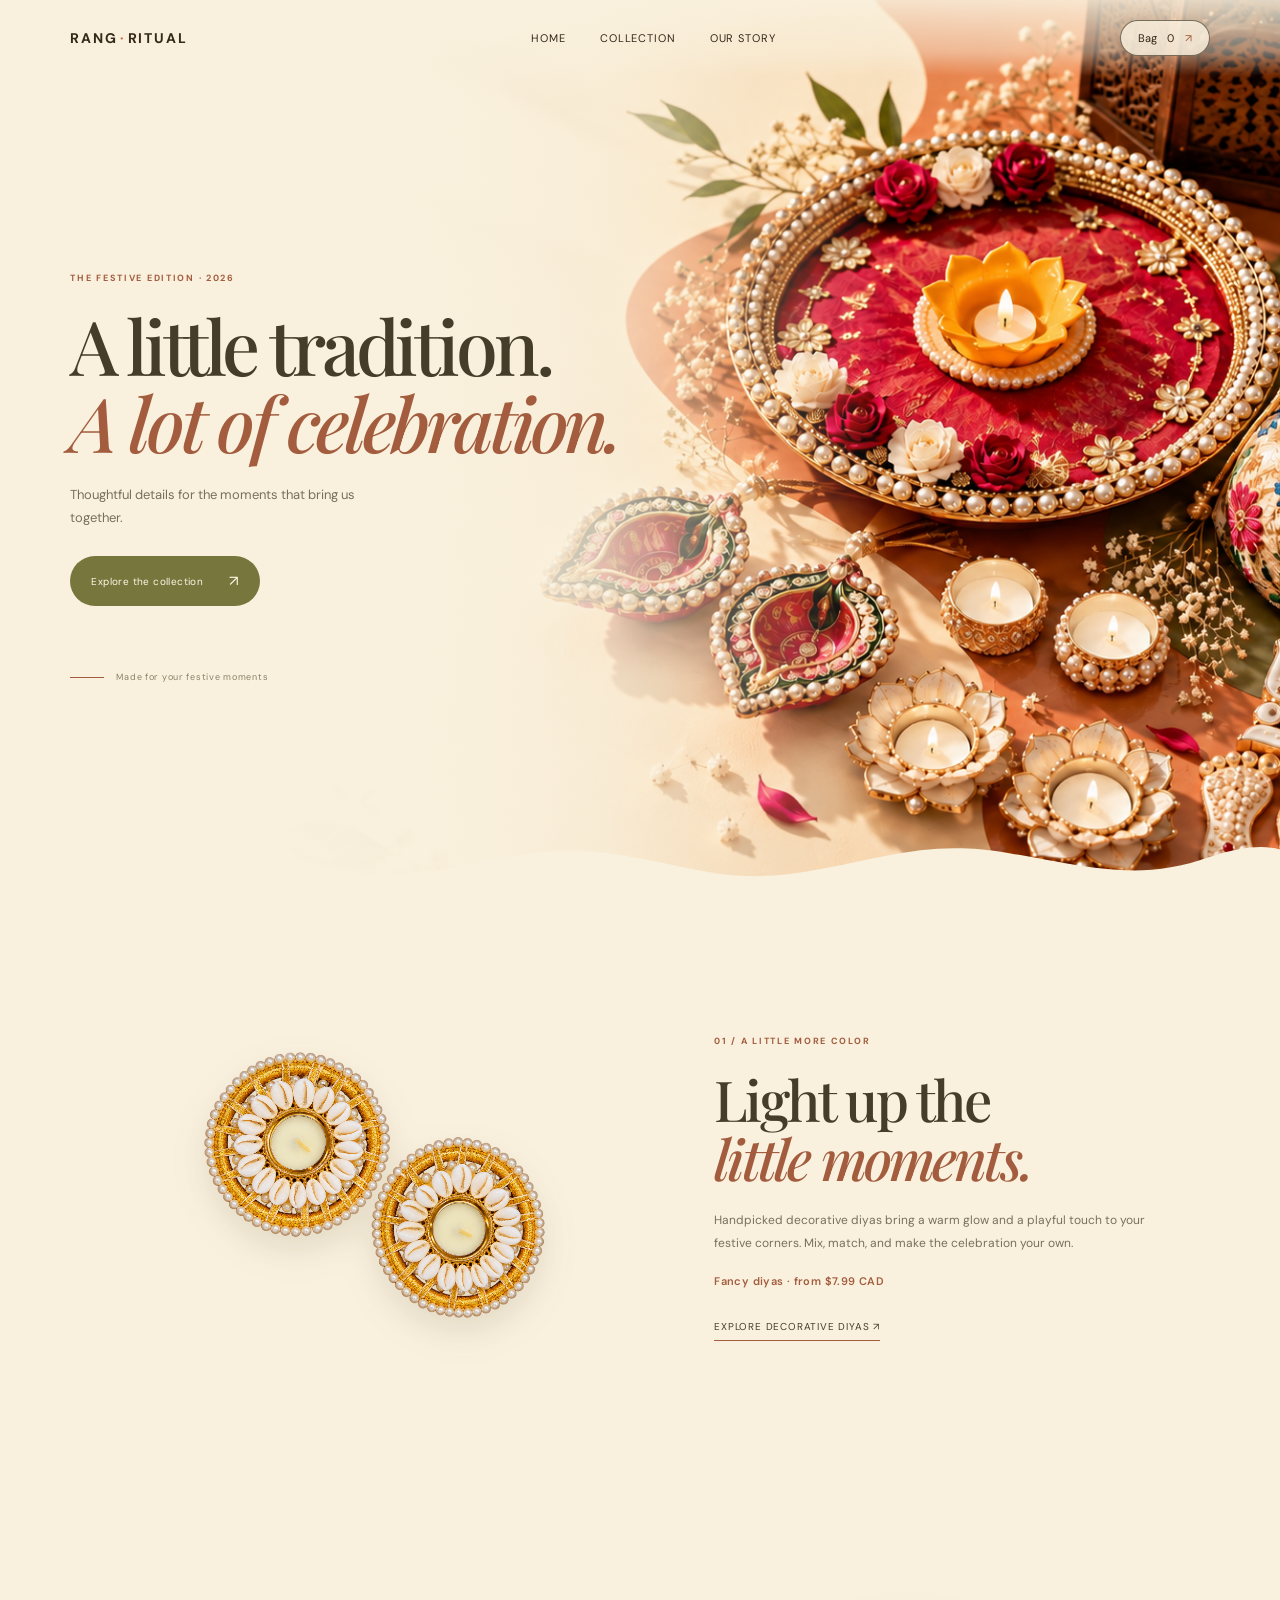
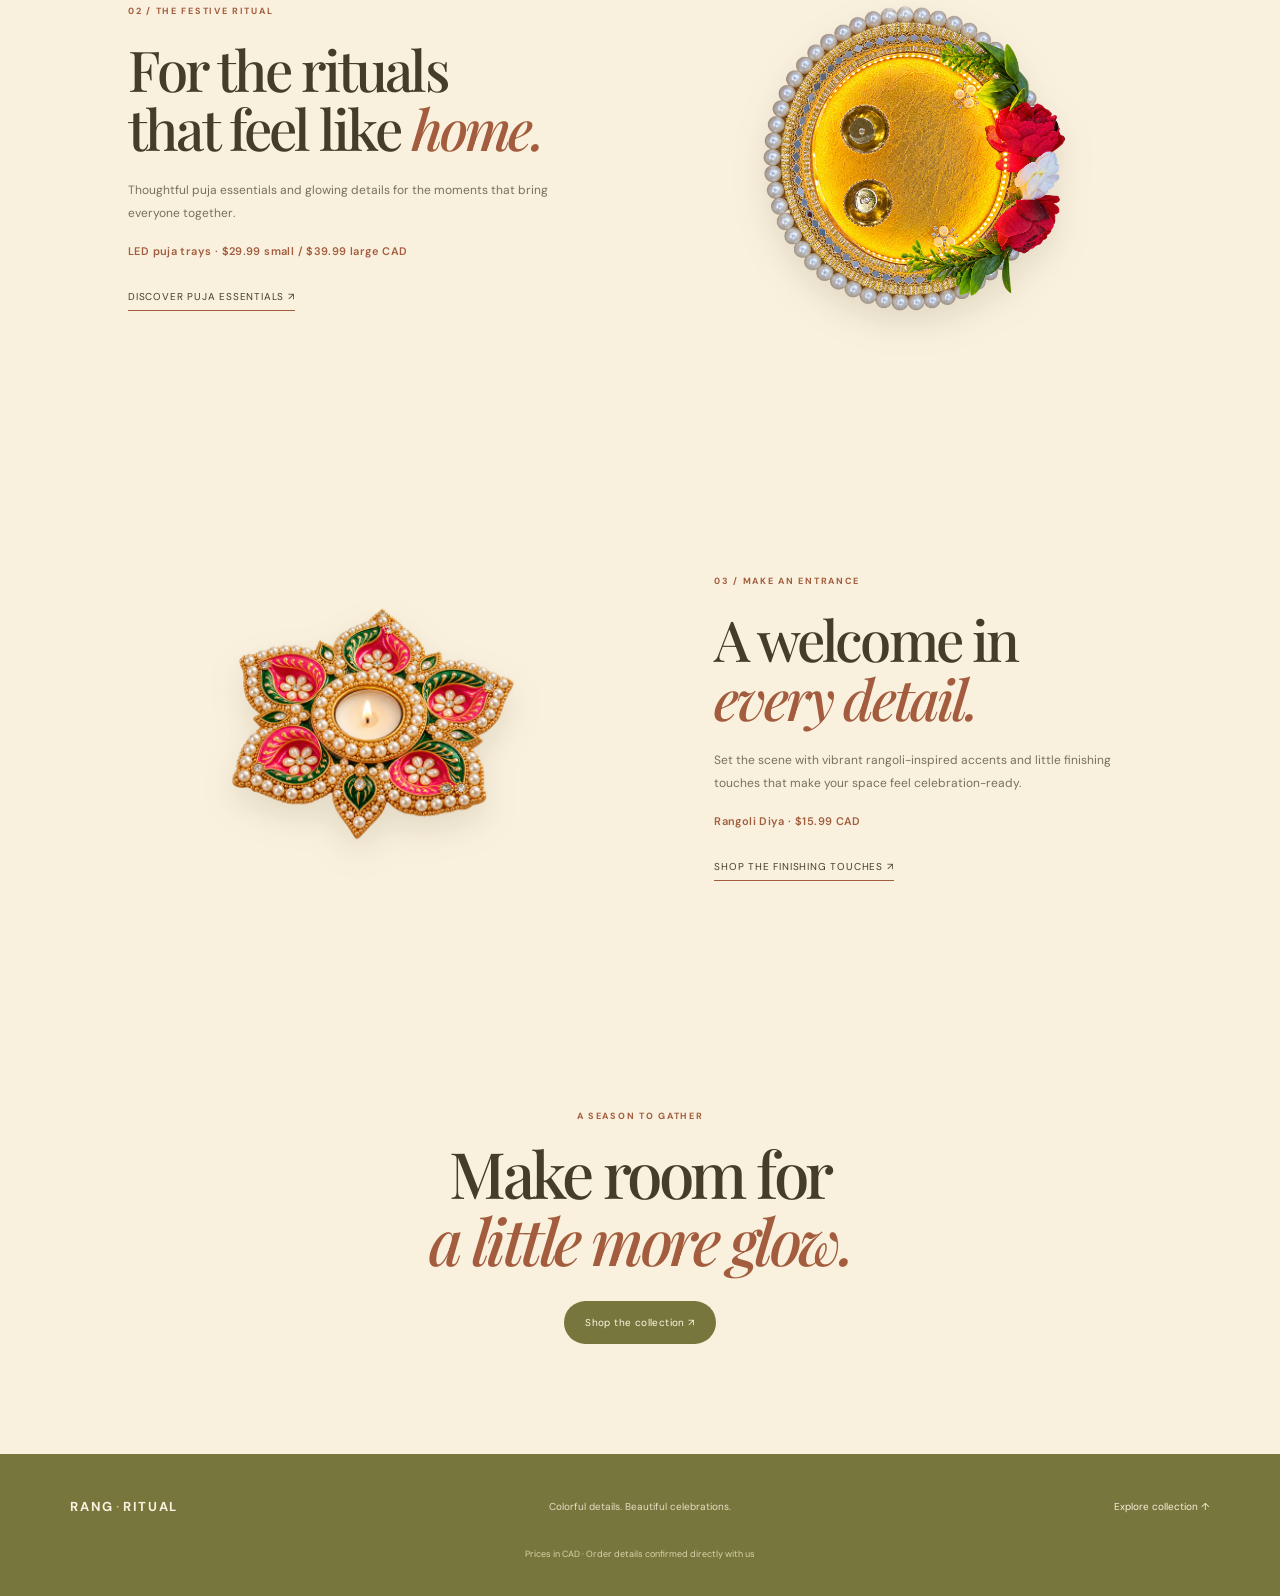
==== index.html @ 74332c4d "Intital commit" ====
<!doctype html>
<html lang="en"><head><meta charset="utf-8"><meta name="viewport" content="width=device-width, initial-scale=1">
<meta name="theme-color" content="#f9f1de"><title>Festive Collection — A little tradition, a lot of celebration</title>
<link rel="preconnect" href="https://fonts.googleapis.com"><link rel="preconnect" href="https://fonts.gstatic.com" crossorigin>
<link href="https://fonts.googleapis.com/css2?family=DM+Sans:wght@400;500;600;700&family=Playfair+Display:ital,wght@0,500;0,600;1,500;1,600&display=swap" rel="stylesheet">
<link rel="stylesheet" href="style.css"></head><body>
<header class="nav"><a class="brand" href="index.html">RANG<span>·</span>RITUAL</a><nav><a href="index.html">Home</a><a href="shop.html">Collection</a><a href="about.html">Our story</a></nav><button class="cart-trigger" id="openCart">Bag <span id="cartCount">0</span> <span class="bag-icon">↗</span></button><button class="menu" id="menuBtn" aria-label="Open menu">☰</button></header><main>
<section class="hero">
 <div class="hero-copy"><p class="eyebrow">THE FESTIVE EDITION · 2026</p><h1>A little tradition.<br><em>A lot of celebration.</em></h1><p class="hero-desc">Thoughtful details for the moments that bring us together.</p><a class="cta" href="shop.html">Explore the collection <span>↗</span></a><div class="hero-note"><span class="line"></span><span>Made for your festive moments</span></div></div>
 <div class="hero-art" aria-hidden="true"></div>
 <div class="hero-wave" aria-hidden="true">
   <svg viewBox="0 0 1440 100" preserveAspectRatio="none" xmlns="http://www.w3.org/2000/svg">
     <path d="M0,34 C90,48 122,62 218,40 C310,18 351,76 454,67 C548,59 594,31 680,42 C773,54 812,82 909,64 C1001,47 1046,26 1134,42 C1226,59 1282,77 1361,47 C1394,35 1421,32 1440,38 L1440,100 L0,100 Z" fill="#f0e4c9"/>
   </svg>
 </div>
</section>
<section class="editorial-feature feature-one" id="feature-diyas"><div class="feature-visual"><span class="shape shape-peach"></span><img src="assets/home-fancy-diya-cutout.png" alt="Decorative pearl and gold diya holders on a transparent background"></div><div class="feature-copy"><p class="eyebrow">01 / A LITTLE MORE COLOR</p><h2>Light up the<br><em>little moments.</em></h2><p>Handpicked decorative diyas bring a warm glow and a playful touch to your festive corners. Mix, match, and make the celebration your own.</p><p class="feature-price">Fancy diyas · from $7.99 CAD</p><a class="text-link" href="shop.html">Explore decorative diyas ↗</a></div></section>
<section class="editorial-feature feature-two" id="feature-puja"><div class="feature-visual"><span class="shape shape-olive"></span><img src="assets/home-puja-tray-cutout.png" alt="Ornate LED puja tray with gold trim and floral accents on a transparent background"></div><div class="feature-copy"><p class="eyebrow">02 / THE FESTIVE RITUAL</p><h2>For the rituals<br>that feel like <em>home.</em></h2><p>Thoughtful puja essentials and glowing details for the moments that bring everyone together.</p><p class="feature-price">LED puja trays · $29.99 small / $39.99 large CAD</p><a class="text-link" href="shop.html">Discover puja essentials ↗</a></div></section>
<section class="editorial-feature feature-three"><div class="feature-visual"><span class="shape shape-rust"></span><img src="assets/home-rangoli-diya-cutout.png" alt="Colorful floral rangoli diya on a transparent background"></div><div class="feature-copy"><p class="eyebrow">03 / MAKE AN ENTRANCE</p><h2>A welcome in<br><em>every detail.</em></h2><p>Set the scene with vibrant rangoli-inspired accents and little finishing touches that make your space feel celebration-ready.</p><p class="feature-price">Rangoli Diya · $15.99 CAD</p><a class="text-link" href="shop.html">Shop the finishing touches ↗</a></div></section>
<section class="closing"><p class="eyebrow">A SEASON TO GATHER</p><h2>Make room for<br><em>a little more glow.</em></h2><a href="shop.html" class="cta">Shop the collection ↗</a></section>
</main>
<footer><a class="brand" href="index.html">RANG<span>·</span>RITUAL</a><p>Colorful details. Beautiful celebrations.</p><a href="shop.html">Explore collection ↑</a><small>Prices in CAD · Order details confirmed directly with us</small></footer>
<div class="scrim" id="scrim"></div><aside class="cart-panel" id="cartPanel" aria-label="Shopping cart"><div class="cart-head"><div><p class="eyebrow">YOUR SELECTION</p><h2>Your bag <span id="drawerCount">(0)</span></h2></div><button id="closeCart" class="close" aria-label="Close cart">×</button></div><div id="cartItems" class="cart-items"><div class="empty">Your bag is waiting for a little glow.</div></div><div class="cart-bottom"><div class="subtotal"><span>Subtotal</span><strong id="subtotal">$0.00</strong></div><p class="cart-hint">Bundle offers are applied automatically where available.</p><button id="orderBtn" class="order-btn">Continue to order ↗</button><p class="cart-hint">WhatsApp ordering can be connected by adding your number in <code>script.js</code>.</p></div></aside>
<script src="script.js"></script></body></html>
---- style.css ----
*{box-sizing:border-box}html{scroll-behavior:smooth}body{margin:0;background:#f9f1de;color:#453d29;font-family:"DM Sans",sans-serif}button,a{font:inherit}a{color:inherit;text-decoration:none}.nav{height:76px;padding:0 5.5%;display:flex;align-items:center;justify-content:space-between;position:absolute;z-index:5;top:0;width:100%;color:#453d29}.brand{font-size:14px;font-weight:700;letter-spacing:.13em}.brand span{color:#c16e45;margin:0 2px}.nav nav{display:flex;gap:34px;font-size:11px;letter-spacing:.08em;text-transform:uppercase}.nav nav a{transition:opacity .2s}.nav nav a:hover{opacity:.55}.cart-trigger{border:1px solid #453d29;background:transparent;border-radius:30px;padding:10px 17px;font-size:11px;cursor:pointer}.cart-trigger span:first-child{margin-left:7px}.bag-icon{margin-left:8px;color:#b95d36}.menu{display:none;background:none;border:0;font-size:20px}.hero{min-height:680px;height:min(790px,100vh);position:relative;overflow:hidden;display:flex;align-items:center;padding:100px 5.5% 70px;background:#f9f1de}.hero-copy{position:relative;z-index:2;width:48%;max-width:590px;margin-top:10px}.eyebrow{font-size:9px;letter-spacing:.19em;font-weight:700;color:#a35d3e;margin:0 0 22px}.hero h1,.intro h2,.story h2,.essentials h2,.closing h2{font-family:"Playfair Display",serif;font-weight:500;letter-spacing:-.055em;line-height:1.04;margin:0}.hero h1{font-size:clamp(42px,5.6vw,78px)}em{font-weight:500;color:#a35d3e}.hero-desc{font-size:13px;line-height:1.8;color:#786f5c;max-width:320px;margin:23px 0 27px}.cta{display:inline-flex;align-items:center;gap:26px;padding:15px 21px;background:#77763c;color:#fff9e9;border-radius:30px;font-size:10px;letter-spacing:.04em;transition:transform .2s,background .2s}.cta:hover{transform:translateY(-2px);background:#56562b}.cta span{font-size:15px}.hero-note{display:flex;align-items:center;gap:12px;margin-top:76px;font-size:9px;letter-spacing:.08em;color:#8c8067}.line{width:34px;height:1px;background:#a35d3e}.hero-art{position:absolute;right:-2%;top:4%;width:65%;height:91%;display:flex;align-items:center;justify-content:center}.hero-art img{width:100%;height:100%;object-fit:contain;mix-blend-mode:multiply}.side-note{position:absolute;right:2.5%;top:48%;writing-mode:vertical-rl;font-size:8px;letter-spacing:.22em;color:#8d815f}.hero-bottom-wave{position:absolute;bottom:-1px;left:0;width:100%;height:62px;background:#f0e4c9;clip-path:polygon(0 40%,8% 55%,17% 35%,27% 65%,37% 55%,48% 70%,58% 35%,69% 58%,80% 38%,90% 62%,100% 32%,100% 100%,0 100%)}.intro{text-align:center;padding:115px 20px 62px;background:#f0e4c9}.intro .eyebrow{margin-bottom:16px}.intro h2{font-size:clamp(38px,5vw,64px)}.intro>p:last-child{font-size:12px;color:#7c715e;margin-top:18px}.catalog{padding:50px 5.5% 125px;background:#f0e4c9}.catalog-head{display:flex;align-items:end;justify-content:space-between;gap:24px;margin-bottom:30px}.catalog-head .eyebrow{margin-bottom:9px}.catalog-head h3{font:500 32px "Playfair Display",serif;margin:0;letter-spacing:-.04em}.filters{display:flex;gap:7px;flex-wrap:wrap;justify-content:flex-end}.filters button{border:1px solid #c8b99b;background:transparent;border-radius:30px;padding:9px 13px;font-size:9px;color:#665b47;cursor:pointer}.filters button.active,.filters button:hover{background:#77763c;border-color:#77763c;color:#fff}.products{display:grid;grid-template-columns:repeat(4,minmax(0,1fr));gap:42px 18px}.product{min-width:0}.product-image{height:clamp(180px,23vw,320px);background:#eadbc2;position:relative;overflow:hidden;border-radius:2px}.product-image img{width:100%;height:100%;object-fit:cover;mix-blend-mode:multiply;transition:transform .6s cubic-bezier(.2,.7,.2,1)}.product:hover .product-image img{transform:scale(1.045)}.product-tag{position:absolute;top:12px;left:12px;background:#f9f1de;color:#786f5c;padding:7px 9px;font-size:8px;letter-spacing:.08em;text-transform:uppercase}.product-meta{display:flex;justify-content:space-between;gap:10px;align-items:start;padding:13px 0 0}.product h4{font:500 16px "Playfair Display",serif;margin:0 0 5px}.price{font-size:11px;color:#716750;line-height:1.5}.add{border:1px solid #77763c;background:transparent;color:#55552d;border-radius:50%;width:33px;height:33px;flex:none;cursor:pointer;font-size:19px;line-height:1;transition:all .2s}.add:hover{background:#77763c;color:#fff}.story{padding:110px 10%;display:grid;grid-template-columns:1fr 1fr;gap:9%;align-items:center;position:relative;background:#f9f1de;overflow:hidden}.story-image{position:relative;height:430px;background:#e5c5a7}.story-image:before{content:"";position:absolute;inset:-30px 15% 35% -12%;background:#d88d62;border-radius:48% 52% 43% 57%;transform:rotate(-14deg)}.story-image img{position:relative;width:100%;height:100%;object-fit:cover;mix-blend-mode:multiply}.story-copy{max-width:400px}.story h2{font-size:clamp(38px,4.5vw,60px)}.story-copy>p:not(.eyebrow){font-size:12px;line-height:1.9;color:#786f5c;margin:22px 0}.text-link{font-size:10px;letter-spacing:.08em;text-transform:uppercase;border-bottom:1px solid #a35d3e;padding-bottom:7px}.story-spark{position:absolute;top:18%;right:13%;font-size:32px;color:#b87b51}.essentials{background:#d88d62;display:grid;grid-template-columns:1fr 1fr;min-height:430px;align-items:center;padding:60px 10%;gap:8%;overflow:hidden}.essentials-copy{max-width:420px}.essentials .eyebrow{color:#5d4d2d}.essentials h2{font-size:clamp(38px,4.5vw,60px);color:#453d29}.essentials h2 em{color:#f9f1de}.essentials-copy>p:not(.eyebrow){font-size:12px;color:#604b3a;margin:20px 0 26px}.cta-light{background:#453d29}.cta-light:hover{background:#29261b}.essentials-photo{height:340px;position:relative}.essentials-photo:before{content:"";position:absolute;inset:0;background:#f9f1de;border-radius:48% 52% 50% 50%;transform:rotate(8deg) scale(1.05)}.essentials-photo img{position:relative;width:100%;height:100%;object-fit:contain;mix-blend-mode:multiply}.closing{text-align:center;padding:100px 20px 110px;background:#f9f1de}.closing .eyebrow{margin-bottom:18px}.closing h2{font-size:clamp(40px,5vw,66px);margin-bottom:28px}footer{background:#77763c;color:#f9f1de;padding:36px 5.5%;display:grid;grid-template-columns:1fr 1fr 1fr;align-items:center;gap:10px}footer .brand{font-size:13px}footer .brand span{color:#e8a27b}footer p,footer a:not(.brand){font-size:10px}footer p{text-align:center;color:#e6dfc6}footer>a:not(.brand){text-align:right}footer small{grid-column:1/-1;text-align:center;font-size:9px;color:#d9d5ad;margin-top:15px}.scrim{position:fixed;inset:0;background:#211b17a8;z-index:10;opacity:0;visibility:hidden;transition:.25s}.scrim.open{opacity:1;visibility:visible}.cart-panel{position:fixed;z-index:11;right:0;top:0;height:100%;width:min(440px,100%);background:#f9f1de;transform:translateX(102%);transition:transform .3s ease;display:flex;flex-direction:column;padding:28px}.cart-panel.open{transform:translateX(0)}.cart-head{display:flex;justify-content:space-between;align-items:center;border-bottom:1px solid #dfd3b9;padding-bottom:20px}.cart-head .eyebrow{margin-bottom:8px}.cart-head h2{font:500 30px "Playfair Display",serif;margin:0}.cart-head h2 span{font:11px "DM Sans";color:#82765d}.close{border:0;background:none;font-size:28px;cursor:pointer;color:#453d29}.cart-items{overflow:auto;flex:1;padding:12px 0}.empty{padding:50px 0;text-align:center;color:#847861;font:italic 18px "Playfair Display",serif}.cart-row{display:grid;grid-template-columns:66px 1fr auto;gap:12px;padding:14px 0;border-bottom:1px solid #e5dac3;align-items:center}.cart-row img{width:66px;height:72px;object-fit:cover;background:#eadbc2;mix-blend-mode:multiply}.cart-row h4{font:500 15px "Playfair Display",serif;margin:0 0 5px}.cart-row p{font-size:10px;color:#82765d;margin:0}.qty{display:flex;align-items:center;gap:10px;margin-top:8px}.qty button{width:22px;height:22px;border:1px solid #c7b99d;border-radius:50%;background:transparent;cursor:pointer}.cart-row strong{font-size:12px;align-self:start}.cart-bottom{border-top:1px solid #dfd3b9;padding-top:17px}.subtotal{display:flex;justify-content:space-between;font-size:12px}.subtotal strong{font-size:18px}.cart-hint{font-size:10px;line-height:1.6;color:#82765d}.order-btn{width:100%;padding:15px;border:0;border-radius:30px;background:#77763c;color:#fff9e9;font-size:11px;letter-spacing:.05em;cursor:pointer;margin:10px 0 0}.order-btn:hover{background:#56562b}code{font-size:10px;background:#eee4d0;padding:2px 4px}@media(max-width:900px){.products{grid-template-columns:repeat(3,minmax(0,1fr))}.catalog-head{align-items:start;flex-direction:column}.filters{justify-content:flex-start}.hero-art{right:-12%;width:70%;opacity:.9}.hero-copy{width:53%}.story{padding-left:7%;padding-right:7%;gap:6%}}@media(max-width:620px){.nav{height:65px;padding:0 5%}.nav nav{display:none;position:absolute;top:62px;left:5%;right:5%;padding:18px;background:#f9f1de;box-shadow:0 10px 25px #453d2918;flex-direction:column;gap:17px}.nav nav.show{display:flex}.menu{display:block}.cart-trigger{padding:8px 12px}.hero{height:auto;min-height:700px;display:block;padding:115px 6% 65px}.hero-copy{width:100%;max-width:450px}.hero h1{font-size:clamp(42px,11vw,62px)}.hero-desc{max-width:260px}.hero-note{margin-top:25px}.hero-art{top:auto;bottom:28px;right:-10%;width:105%;height:340px;opacity:1}.side-note{display:none}.hero-bottom-wave{height:35px}.intro{padding:85px 20px 40px}.catalog{padding:35px 5% 80px}.catalog-head h3{font-size:28px}.filters{gap:6px}.filters button{padding:8px 11px}.products{grid-template-columns:repeat(2,minmax(0,1fr));gap:28px 12px}.product-image{height:clamp(170px,56vw,270px)}.product h4{font-size:14px}.product-meta{gap:5px}.add{width:30px;height:30px}.story{padding:70px 7%;grid-template-columns:1fr;gap:35px}.story-image{height:310px;margin:0 7%}.story-copy{max-width:none}.story-spark{top:8%;right:10%}.essentials{padding:65px 7%;grid-template-columns:1fr;gap:25px}.essentials-photo{height:250px;grid-row:1}.closing{padding:75px 15px 85px}footer{grid-template-columns:1fr 1fr;padding:30px 6%}footer p{display:none}footer>a:not(.brand){text-align:right}footer small{margin-top:10px}}
/* Editorial homepage and multi-page additions */
.editorial-feature{display:grid;grid-template-columns:1.05fr .95fr;gap:10%;align-items:center;padding:95px 10%;position:relative;overflow:hidden;min-height:510px;background:#f9f1de}
.editorial-feature.feature-two{grid-template-columns:.95fr 1.05fr;background:#f0e4c9}
.feature-two .feature-visual{grid-column:2;grid-row:1}.feature-two .feature-copy{grid-column:1;grid-row:1}
.feature-visual{height:380px;position:relative;display:flex;align-items:center;justify-content:center}
.feature-visual .shape{position:absolute;inset:5% 8%;border-radius:44% 56% 60% 40% / 50% 38% 62% 50%;transform:rotate(-12deg)}
.shape-peach{background:#d88d62}.shape-olive{background:#77763c}.shape-rust{background:#c8784e}
.feature-visual img{position:relative;width:88%;height:100%;object-fit:contain;mix-blend-mode:multiply;filter:drop-shadow(0 18px 14px #49351d20);z-index:1}
.feature-copy{max-width:440px;position:relative;z-index:1}.feature-copy h2{font:500 clamp(38px,4.4vw,61px)/1.05 "Playfair Display",serif;letter-spacing:-.05em;margin:0}.feature-copy>p:not(.eyebrow){font-size:12px;line-height:1.9;color:#786f5c;margin:22px 0 25px}.feature-three{background:#f9f1de}
.shop-banner,.about-hero{padding:145px 8% 70px;background:#f0e4c9}.shop-banner h1,.about-hero h1{font:500 clamp(48px,7vw,86px)/1.02 "Playfair Display",serif;letter-spacing:-.055em;margin:0}.shop-banner>p:last-child,.about-hero>p:last-child{font-size:13px;color:#786f5c;margin-top:20px}.shop-catalog{padding-top:40px}
@media(max-width:700px){.editorial-feature,.editorial-feature.feature-two{grid-template-columns:1fr;gap:20px;padding:65px 7%;min-height:0}.feature-two .feature-visual,.feature-two .feature-copy{grid-column:auto;grid-row:auto}.feature-two .feature-visual{grid-row:1}.feature-visual{height:290px}.feature-copy h2{font-size:42px}.feature-copy>p:not(.eyebrow){margin:15px 0 20px}.shop-banner,.about-hero{padding:115px 7% 55px}.shop-banner h1,.about-hero h1{font-size:54px}}


/* V3 HERO: full-bleed image with typography layered on top */
.hero {
  min-height: min(900px, 100svh);
  height: max(700px, 100svh);
  padding: 110px 5.5% 85px;
  align-items: center;
  isolation: isolate;
  background: #f9f1de;
}
.hero::before {
  content: "";
  position: absolute;
  inset: 0;
  z-index: -2;
  background-image: url("assets/hero.png");
  background-size: cover;
  background-position: center center;
}
.hero::after {
  content: "";
  position: absolute;
  inset: 0;
  z-index: -1;
  background: linear-gradient(90deg,
    rgba(249,241,222,.98) 0%,
    rgba(249,241,222,.92) 28%,
    rgba(249,241,222,.55) 43%,
    rgba(249,241,222,.04) 65%,
    rgba(249,241,222,0) 100%);
  pointer-events: none;
}
.hero-copy {
  width: min(58%, 760px);
  max-width: 760px;
  margin-top: 20px;
}
.hero h1 {
  font-size: clamp(48px, 6.3vw, 94px);
  text-shadow: 0 1px 0 rgba(249,241,222,.12);
}
.hero-art { display: none; }
.hero-note { margin-top: 65px; }
.hero-bottom-wave {
  height: 58px;
  background: #f0e4c9;
  z-index: 1;
}
.nav {
  position: absolute;
  background: linear-gradient(180deg, rgba(249,241,222,.75), rgba(249,241,222,0));
}
.side-note { right: 2.5%; z-index: 2; }
@media (min-width: 1500px) {
  .hero::before { background-position: center 48%; }
}
@media (max-width: 900px) {
  .hero { min-height: 760px; height: 92svh; }
  .hero-copy { width: 65%; }
  .hero::before { background-position: 58% center; }
  .hero::after {
    background: linear-gradient(90deg,
      rgba(249,241,222,.98) 0%,
      rgba(249,241,222,.9) 38%,
      rgba(249,241,222,.48) 65%,
      rgba(249,241,222,.12) 100%);
  }
}
@media (max-width: 620px) {
  .hero { min-height: 760px; height: 94svh; padding: 120px 6% 70px; }
  .hero::before { background-size: auto 72%; background-repeat: no-repeat; background-position: 63% bottom 25px; }
  .hero::after {
    background: linear-gradient(180deg,
      rgba(249,241,222,.99) 0%,
      rgba(249,241,222,.96) 34%,
      rgba(249,241,222,.6) 54%,
      rgba(249,241,222,.04) 78%,
      rgba(249,241,222,0) 100%);
  }
  .hero-copy { width: 100%; max-width: 500px; margin-top: 0; }
  .hero h1 { font-size: clamp(43px, 10vw, 60px); }
  .hero-desc { max-width: 290px; }
  .hero-note { margin-top: 28px; }
  .hero-bottom-wave { height: 34px; }
  .side-note { display: none; }
}


/* V4 refinement: clean full-bleed hero, no code-drawn wave */
.hero {
  min-height: 100svh;
  height: 100svh;
  max-height: 1000px;
  padding-top: 115px;
  padding-bottom: 60px;
  overflow: hidden;
}
.hero::before {
  background-image: url("assets/hero.png");
  background-size: cover;
  background-position: center center;
}
.hero::after {
  background: linear-gradient(90deg,
    rgba(249,241,222,1) 0%,
    rgba(249,241,222,.99) 27%,
    rgba(249,241,222,.94) 38%,
    rgba(249,241,222,.78) 47%,
    rgba(249,241,222,.24) 59%,
    rgba(249,241,222,0) 69%);
}
.hero-copy {
  width: min(56%, 760px);
  max-width: 760px;
  margin-top: 0;
}
.hero h1 {
  font-size: clamp(48px, 5.9vw, 88px);
  line-height: 1.02;
}
.hero-bottom-wave { display: none !important; }
.side-note { display: none; }
@media (max-width: 900px) {
  .hero { height: 92svh; min-height: 720px; }
  .hero::before { background-position: 58% center; }
  .hero::after {
    background: linear-gradient(90deg,
      rgba(249,241,222,1) 0%,
      rgba(249,241,222,.98) 34%,
      rgba(249,241,222,.88) 46%,
      rgba(249,241,222,.45) 65%,
      rgba(249,241,222,.08) 100%);
  }
  .hero-copy { width: 68%; }
}
@media (max-width: 620px) {
  .hero { height: 94svh; min-height: 760px; padding: 125px 6% 50px; }
  .hero::before {
    background-size: auto 62%;
    background-repeat: no-repeat;
    background-position: 64% bottom;
  }
  .hero::after {
    background: linear-gradient(180deg,
      rgba(249,241,222,1) 0%,
      rgba(249,241,222,1) 37%,
      rgba(249,241,222,.96) 47%,
      rgba(249,241,222,.38) 62%,
      rgba(249,241,222,0) 76%);
  }
  .hero-copy { width: 100%; }
  .hero h1 { font-size: clamp(41px, 10vw, 58px); }
  .hero-note { margin-top: 24px; }
}


/* V5: improve navigation contrast over the full-bleed hero without moving it */
.nav {
  color: #352719;
  background: linear-gradient(180deg, rgba(249,241,222,.88) 0%, rgba(249,241,222,.48) 68%, rgba(249,241,222,0) 100%);
  text-shadow: 0 1px 8px rgba(249,241,222,.55);
}
.nav nav a,
.nav .brand,
.nav .cart-trigger {
  color: #352719;
}
.nav .cart-trigger {
  background: rgba(249,241,222,.82);
  border-color: rgba(69,61,41,.7);
  box-shadow: 0 2px 12px rgba(65,43,22,.08);
  text-shadow: none;
}
.nav .cart-trigger:hover {
  background: #77763c;
  border-color: #77763c;
  color: #fff9e9;
}
.nav .cart-trigger:hover .bag-icon { color: #fff9e9; }
.nav .bag-icon { color: #a35d3e; }
.nav .menu { color: #352719; }
@media (max-width: 620px) {
  .nav { background: linear-gradient(180deg, rgba(249,241,222,.96), rgba(249,241,222,.72)); }
  .nav nav { background: #f9f1de; border: 1px solid rgba(69,61,41,.12); border-radius: 12px; }
}


/* V6: organic wave transition into the next section. Hero photo is unchanged. */
.hero { position: relative; }
.hero-wave {
  position: absolute;
  z-index: 4;
  left: 0;
  right: 0;
  bottom: -1px;
  height: clamp(42px, 6.5vw, 88px);
  pointer-events: none;
  line-height: 0;
}
.hero-wave svg {
  display: block;
  width: 100%;
  height: 100%;
}
.hero .hero-copy { z-index: 2; }
.hero::before { z-index: -2; }
.hero::after { z-index: -1; }
@media (max-width: 620px) {
  .hero-wave { height: 44px; }
}

/* V7: homepage goes straight from hero into the three editorial product features */
.hero-wave svg path { fill: #f9f1de; }
.feature-price {
  font-size: 11px !important;
  letter-spacing: .035em;
  color: #a35d3e !important;
  font-weight: 600;
  margin-top: -8px !important;
  margin-bottom: 22px !important;
}


/* V8: continuous editorial canvas inspired by the reference */
.hero-wave svg path { fill: #f9f1de !important; }
.editorial-feature,
.editorial-feature.feature-two,
.editorial-feature.feature-three {
  background: #f9f1de !important;
}
/* Keep the editorial rhythm without visible horizontal section bands. */
.editorial-feature + .editorial-feature { margin-top: 0; }
.editorial-feature {
  border: 0;
  box-shadow: none;
}
.feature-visual .shape {
  /* Organic shapes sit behind each product; they don't create full-width color blocks. */
  z-index: 0;
}


/* V10: let the product photography lead — remove the large colored blobs */
.editorial-feature .feature-visual .shape {
  display: none !important;
}
.editorial-feature .feature-visual {
  background: transparent !important;
  overflow: visible;
}
.editorial-feature .feature-visual img {
  width: 82%;
  height: 90%;
  object-fit: contain;
  mix-blend-mode: normal !important;
  filter: drop-shadow(0 16px 18px rgba(72, 48, 24, .12));
  transform: scale(.94);
  transition: transform .45s ease, filter .45s ease;
}
.editorial-feature .feature-visual img:hover {
  transform: scale(.98);
  filter: drop-shadow(0 20px 22px rgba(72, 48, 24, .15));
}
@media (max-width: 760px) {
  .editorial-feature .feature-visual { height: clamp(250px, 72vw, 360px); }
  .editorial-feature .feature-visual img {
    width: 90%;
    height: 94%;
    transform: none;
  }
}
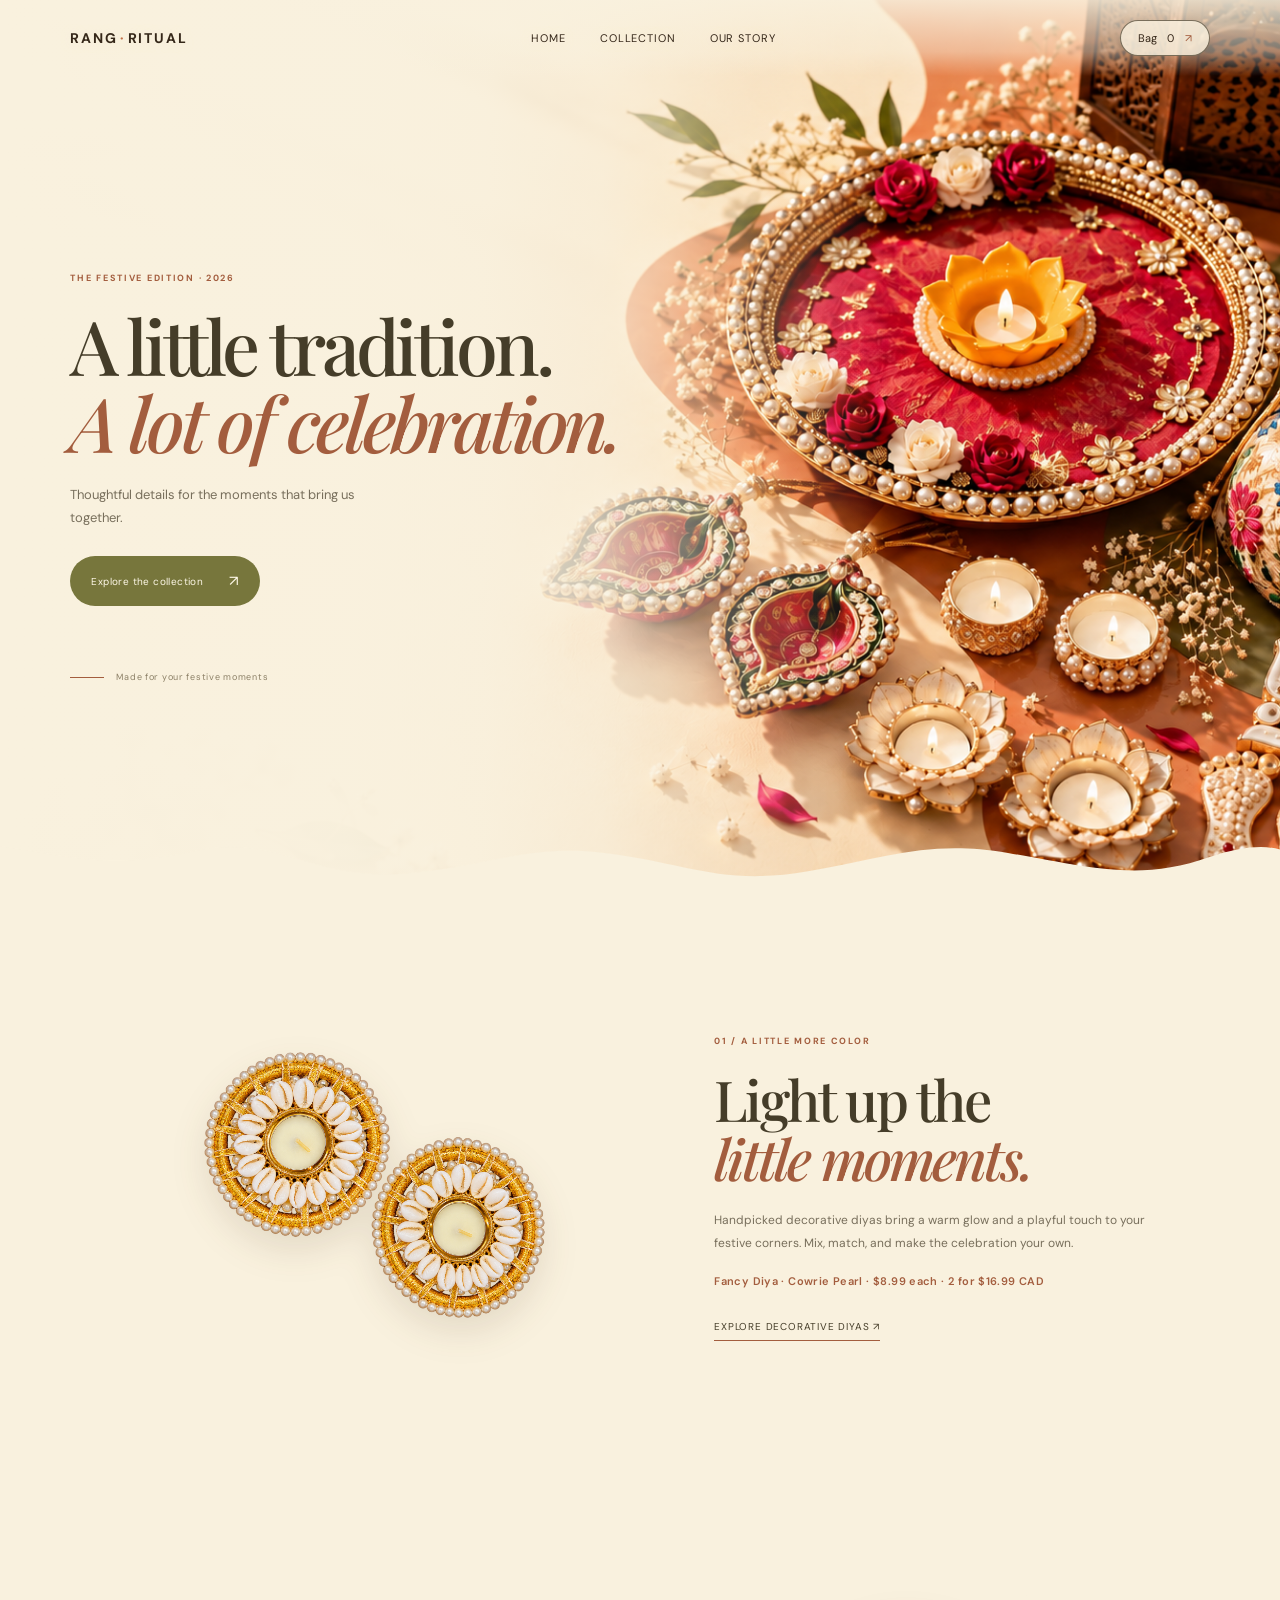
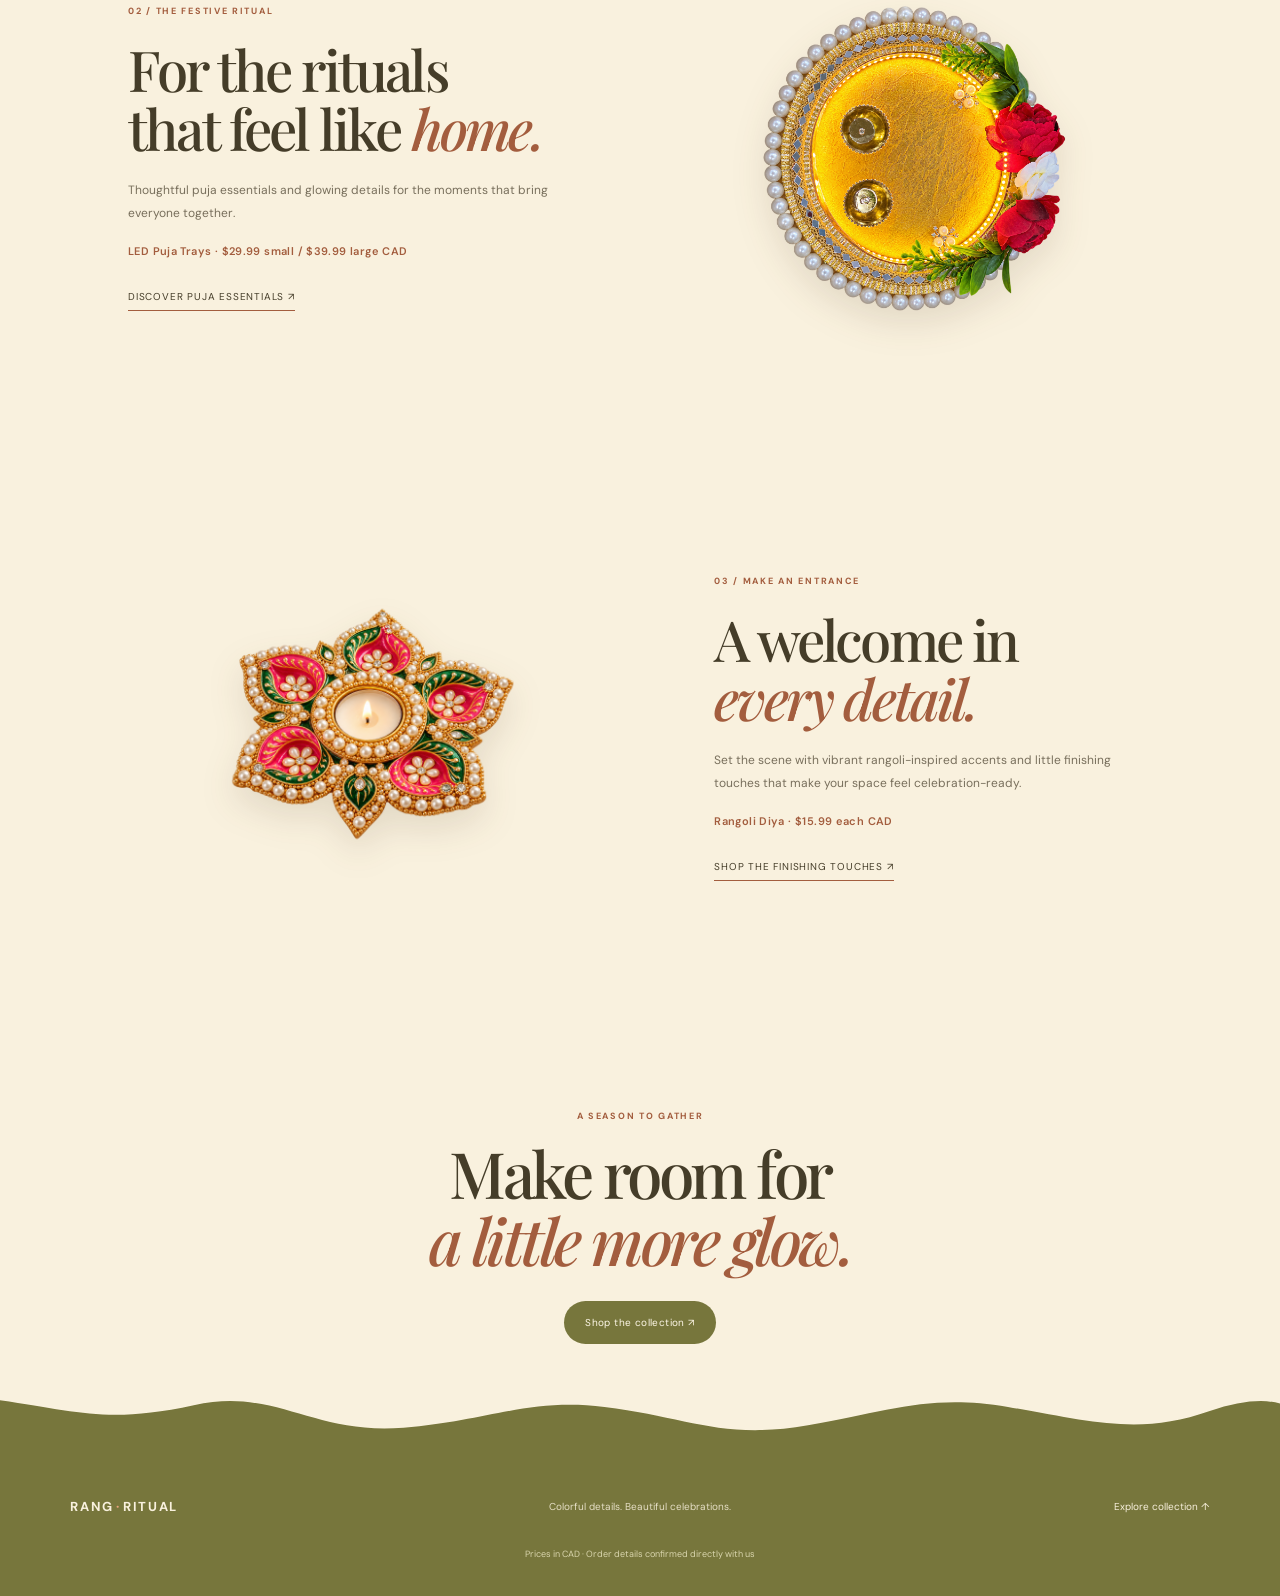
==== commit 514978df: "Added Wavy design in footer" ====
--- a/index.html
+++ b/index.html
@@ -14,10 +14,10 @@
    </svg>
  </div>
 </section>
-<section class="editorial-feature feature-one" id="feature-diyas"><div class="feature-visual"><span class="shape shape-peach"></span><img src="assets/home-fancy-diya-cutout.png" alt="Decorative pearl and gold diya holders on a transparent background"></div><div class="feature-copy"><p class="eyebrow">01 / A LITTLE MORE COLOR</p><h2>Light up the<br><em>little moments.</em></h2><p>Handpicked decorative diyas bring a warm glow and a playful touch to your festive corners. Mix, match, and make the celebration your own.</p><p class="feature-price">Fancy diyas · from $7.99 CAD</p><a class="text-link" href="shop.html">Explore decorative diyas ↗</a></div></section>
-<section class="editorial-feature feature-two" id="feature-puja"><div class="feature-visual"><span class="shape shape-olive"></span><img src="assets/home-puja-tray-cutout.png" alt="Ornate LED puja tray with gold trim and floral accents on a transparent background"></div><div class="feature-copy"><p class="eyebrow">02 / THE FESTIVE RITUAL</p><h2>For the rituals<br>that feel like <em>home.</em></h2><p>Thoughtful puja essentials and glowing details for the moments that bring everyone together.</p><p class="feature-price">LED puja trays · $29.99 small / $39.99 large CAD</p><a class="text-link" href="shop.html">Discover puja essentials ↗</a></div></section>
-<section class="editorial-feature feature-three"><div class="feature-visual"><span class="shape shape-rust"></span><img src="assets/home-rangoli-diya-cutout.png" alt="Colorful floral rangoli diya on a transparent background"></div><div class="feature-copy"><p class="eyebrow">03 / MAKE AN ENTRANCE</p><h2>A welcome in<br><em>every detail.</em></h2><p>Set the scene with vibrant rangoli-inspired accents and little finishing touches that make your space feel celebration-ready.</p><p class="feature-price">Rangoli Diya · $15.99 CAD</p><a class="text-link" href="shop.html">Shop the finishing touches ↗</a></div></section>
-<section class="closing"><p class="eyebrow">A SEASON TO GATHER</p><h2>Make room for<br><em>a little more glow.</em></h2><a href="shop.html" class="cta">Shop the collection ↗</a></section>
+<section class="editorial-feature feature-one" id="feature-diyas"><div class="feature-visual"><span class="shape shape-peach"></span><img src="assets/home-fancy-diya-cutout.png" alt="Cowrie pearl fancy diya holders on a transparent background"></div><div class="feature-copy"><p class="eyebrow">01 / A LITTLE MORE COLOR</p><h2>Light up the<br><em>little moments.</em></h2><p>Handpicked decorative diyas bring a warm glow and a playful touch to your festive corners. Mix, match, and make the celebration your own.</p><p class="feature-price">Fancy Diya · Cowrie Pearl · $8.99 each · 2 for $16.99 CAD</p><a class="text-link" href="shop.html">Explore decorative diyas ↗</a></div></section>
+<section class="editorial-feature feature-two" id="feature-puja"><div class="feature-visual"><span class="shape shape-olive"></span><img src="assets/home-puja-tray-cutout.png" alt="Ornate LED puja tray with gold trim and floral accents on a transparent background"></div><div class="feature-copy"><p class="eyebrow">02 / THE FESTIVE RITUAL</p><h2>For the rituals<br>that feel like <em>home.</em></h2><p>Thoughtful puja essentials and glowing details for the moments that bring everyone together.</p><p class="feature-price">LED Puja Trays · $29.99 small / $39.99 large CAD</p><a class="text-link" href="shop.html">Discover puja essentials ↗</a></div></section>
+<section class="editorial-feature feature-three"><div class="feature-visual"><span class="shape shape-rust"></span><img src="assets/home-rangoli-diya-cutout.png" alt="Rangoli diya — photo placeholder, true pom-pom rangoli photo to be added"></div><div class="feature-copy"><p class="eyebrow">03 / MAKE AN ENTRANCE</p><h2>A welcome in<br><em>every detail.</em></h2><p>Set the scene with vibrant rangoli-inspired accents and little finishing touches that make your space feel celebration-ready.</p><p class="feature-price">Rangoli Diya · $15.99 each CAD</p><a class="text-link" href="shop.html">Shop the finishing touches ↗</a></div></section>
+<section class="closing"><p class="eyebrow">A SEASON TO GATHER</p><h2>Make room for<br><em>a little more glow.</em></h2><a href="shop.html" class="cta">Shop the collection ↗</a><div class="closing-wave" aria-hidden="true"><svg viewBox="0 0 1440 100" preserveAspectRatio="none" xmlns="http://www.w3.org/2000/svg"><path d="M0,34 C90,48 122,62 218,40 C310,18 351,76 454,67 C548,59 594,31 680,42 C773,54 812,82 909,64 C1001,47 1046,26 1134,42 C1226,59 1282,77 1361,47 C1394,35 1421,32 1440,38 L1440,100 L0,100 Z" fill="#77763c"/></svg></div></section>
 </main>
 <footer><a class="brand" href="index.html">RANG<span>·</span>RITUAL</a><p>Colorful details. Beautiful celebrations.</p><a href="shop.html">Explore collection ↑</a><small>Prices in CAD · Order details confirmed directly with us</small></footer>
 <div class="scrim" id="scrim"></div><aside class="cart-panel" id="cartPanel" aria-label="Shopping cart"><div class="cart-head"><div><p class="eyebrow">YOUR SELECTION</p><h2>Your bag <span id="drawerCount">(0)</span></h2></div><button id="closeCart" class="close" aria-label="Close cart">×</button></div><div id="cartItems" class="cart-items"><div class="empty">Your bag is waiting for a little glow.</div></div><div class="cart-bottom"><div class="subtotal"><span>Subtotal</span><strong id="subtotal">$0.00</strong></div><p class="cart-hint">Bundle offers are applied automatically where available.</p><button id="orderBtn" class="order-btn">Continue to order ↗</button><p class="cart-hint">WhatsApp ordering can be connected by adding your number in <code>script.js</code>.</p></div></aside>
--- a/style.css
+++ b/style.css
@@ -282,3 +282,25 @@
     transform: none;
   }
 }
+
+
+/* V11: wavy transition from the closing section into the footer, same pattern as the hero wave */
+.closing { position: relative; overflow: hidden; }
+.closing-wave {
+  position: absolute;
+  left: 0;
+  right: 0;
+  bottom: -1px;
+  height: clamp(42px, 6.5vw, 88px);
+  pointer-events: none;
+  line-height: 0;
+}
+.closing-wave svg {
+  display: block;
+  width: 100%;
+  height: 100%;
+}
+.closing-wave svg path { fill: #77763c; }
+@media (max-width: 620px) {
+  .closing-wave { height: 44px; }
+}
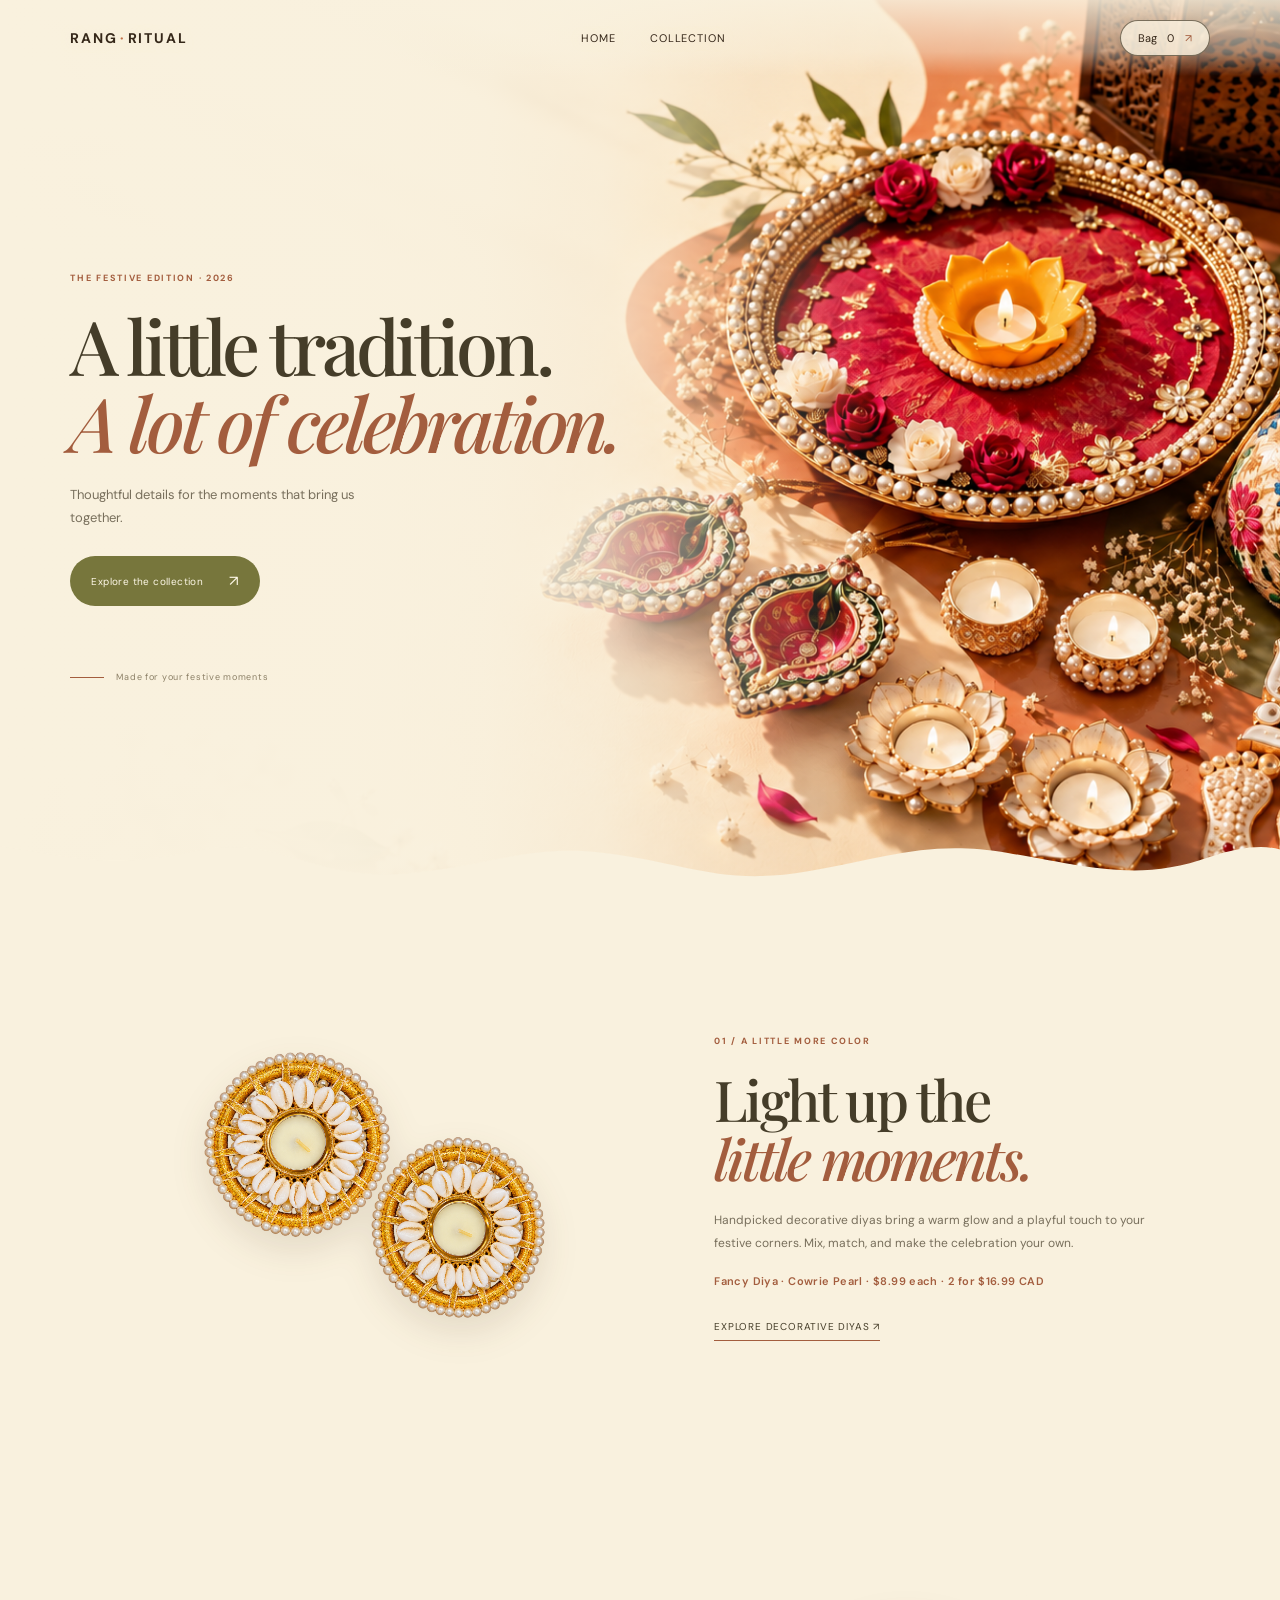
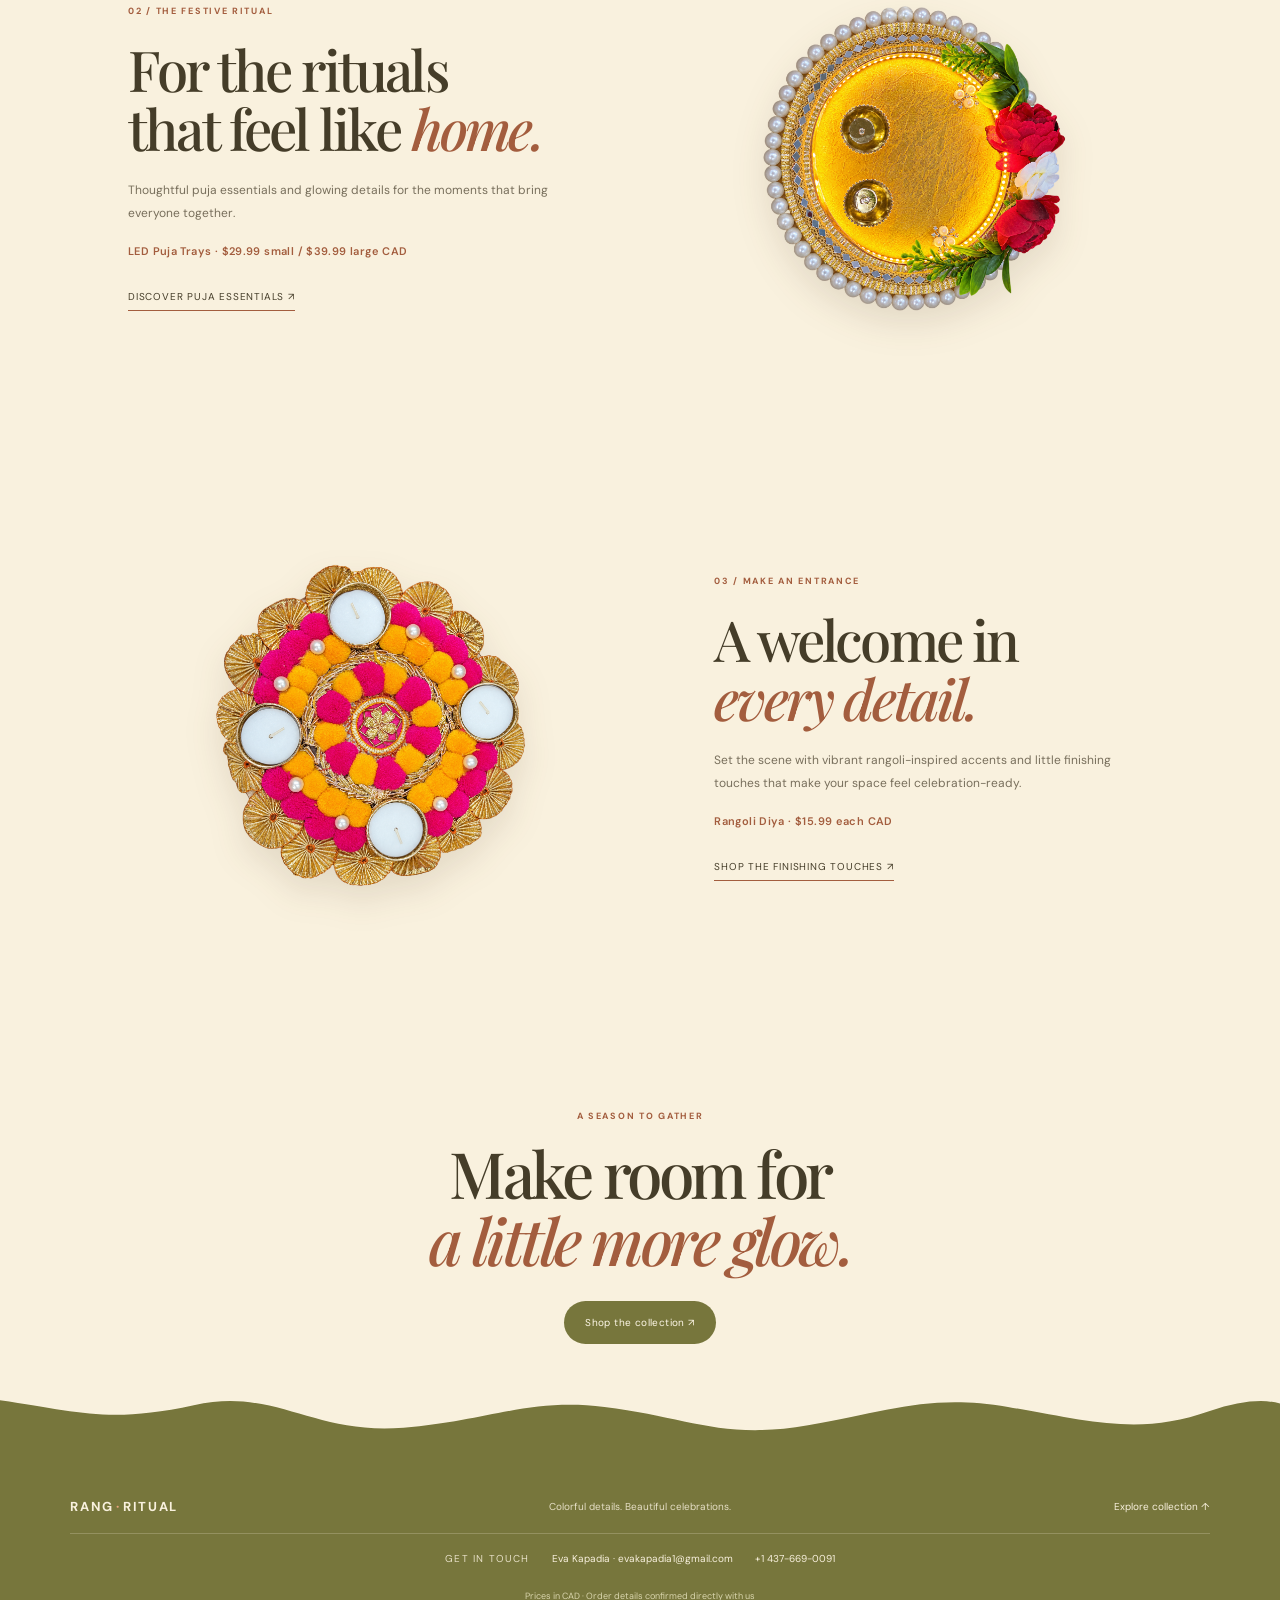
==== commit 60ac629a: "Fixed Typo,Added logo,Added Final Touches" ====
--- a/index.html
+++ b/index.html
@@ -1,24 +1,118 @@
 <!doctype html>
-<html lang="en"><head><meta charset="utf-8"><meta name="viewport" content="width=device-width, initial-scale=1">
-<meta name="theme-color" content="#f9f1de"><title>Festive Collection — A little tradition, a lot of celebration</title>
-<link rel="preconnect" href="https://fonts.googleapis.com"><link rel="preconnect" href="https://fonts.gstatic.com" crossorigin>
-<link href="https://fonts.googleapis.com/css2?family=DM+Sans:wght@400;500;600;700&family=Playfair+Display:ital,wght@0,500;0,600;1,500;1,600&display=swap" rel="stylesheet">
-<link rel="stylesheet" href="style.css"></head><body>
-<header class="nav"><a class="brand" href="index.html">RANG<span>·</span>RITUAL</a><nav><a href="index.html">Home</a><a href="shop.html">Collection</a><a href="about.html">Our story</a></nav><button class="cart-trigger" id="openCart">Bag <span id="cartCount">0</span> <span class="bag-icon">↗</span></button><button class="menu" id="menuBtn" aria-label="Open menu">☰</button></header><main>
-<section class="hero">
- <div class="hero-copy"><p class="eyebrow">THE FESTIVE EDITION · 2026</p><h1>A little tradition.<br><em>A lot of celebration.</em></h1><p class="hero-desc">Thoughtful details for the moments that bring us together.</p><a class="cta" href="shop.html">Explore the collection <span>↗</span></a><div class="hero-note"><span class="line"></span><span>Made for your festive moments</span></div></div>
- <div class="hero-art" aria-hidden="true"></div>
- <div class="hero-wave" aria-hidden="true">
-   <svg viewBox="0 0 1440 100" preserveAspectRatio="none" xmlns="http://www.w3.org/2000/svg">
-     <path d="M0,34 C90,48 122,62 218,40 C310,18 351,76 454,67 C548,59 594,31 680,42 C773,54 812,82 909,64 C1001,47 1046,26 1134,42 C1226,59 1282,77 1361,47 C1394,35 1421,32 1440,38 L1440,100 L0,100 Z" fill="#f0e4c9"/>
-   </svg>
- </div>
-</section>
-<section class="editorial-feature feature-one" id="feature-diyas"><div class="feature-visual"><span class="shape shape-peach"></span><img src="assets/home-fancy-diya-cutout.png" alt="Cowrie pearl fancy diya holders on a transparent background"></div><div class="feature-copy"><p class="eyebrow">01 / A LITTLE MORE COLOR</p><h2>Light up the<br><em>little moments.</em></h2><p>Handpicked decorative diyas bring a warm glow and a playful touch to your festive corners. Mix, match, and make the celebration your own.</p><p class="feature-price">Fancy Diya · Cowrie Pearl · $8.99 each · 2 for $16.99 CAD</p><a class="text-link" href="shop.html">Explore decorative diyas ↗</a></div></section>
-<section class="editorial-feature feature-two" id="feature-puja"><div class="feature-visual"><span class="shape shape-olive"></span><img src="assets/home-puja-tray-cutout.png" alt="Ornate LED puja tray with gold trim and floral accents on a transparent background"></div><div class="feature-copy"><p class="eyebrow">02 / THE FESTIVE RITUAL</p><h2>For the rituals<br>that feel like <em>home.</em></h2><p>Thoughtful puja essentials and glowing details for the moments that bring everyone together.</p><p class="feature-price">LED Puja Trays · $29.99 small / $39.99 large CAD</p><a class="text-link" href="shop.html">Discover puja essentials ↗</a></div></section>
-<section class="editorial-feature feature-three"><div class="feature-visual"><span class="shape shape-rust"></span><img src="assets/home-rangoli-diya-cutout.png" alt="Rangoli diya — photo placeholder, true pom-pom rangoli photo to be added"></div><div class="feature-copy"><p class="eyebrow">03 / MAKE AN ENTRANCE</p><h2>A welcome in<br><em>every detail.</em></h2><p>Set the scene with vibrant rangoli-inspired accents and little finishing touches that make your space feel celebration-ready.</p><p class="feature-price">Rangoli Diya · $15.99 each CAD</p><a class="text-link" href="shop.html">Shop the finishing touches ↗</a></div></section>
-<section class="closing"><p class="eyebrow">A SEASON TO GATHER</p><h2>Make room for<br><em>a little more glow.</em></h2><a href="shop.html" class="cta">Shop the collection ↗</a><div class="closing-wave" aria-hidden="true"><svg viewBox="0 0 1440 100" preserveAspectRatio="none" xmlns="http://www.w3.org/2000/svg"><path d="M0,34 C90,48 122,62 218,40 C310,18 351,76 454,67 C548,59 594,31 680,42 C773,54 812,82 909,64 C1001,47 1046,26 1134,42 C1226,59 1282,77 1361,47 C1394,35 1421,32 1440,38 L1440,100 L0,100 Z" fill="#77763c"/></svg></div></section>
-</main>
-<footer><a class="brand" href="index.html">RANG<span>·</span>RITUAL</a><p>Colorful details. Beautiful celebrations.</p><a href="shop.html">Explore collection ↑</a><small>Prices in CAD · Order details confirmed directly with us</small></footer>
-<div class="scrim" id="scrim"></div><aside class="cart-panel" id="cartPanel" aria-label="Shopping cart"><div class="cart-head"><div><p class="eyebrow">YOUR SELECTION</p><h2>Your bag <span id="drawerCount">(0)</span></h2></div><button id="closeCart" class="close" aria-label="Close cart">×</button></div><div id="cartItems" class="cart-items"><div class="empty">Your bag is waiting for a little glow.</div></div><div class="cart-bottom"><div class="subtotal"><span>Subtotal</span><strong id="subtotal">$0.00</strong></div><p class="cart-hint">Bundle offers are applied automatically where available.</p><button id="orderBtn" class="order-btn">Continue to order ↗</button><p class="cart-hint">WhatsApp ordering can be connected by adding your number in <code>script.js</code>.</p></div></aside>
-<script src="script.js"></script></body></html>+<html lang="en">
+
+<head>
+  <meta charset="utf-8">
+  <meta name="viewport" content="width=device-width, initial-scale=1">
+  <meta name="theme-color" content="#f9f1de">
+  <title>Festive Collection — A little tradition, a lot of celebration</title>
+  <link rel="preconnect" href="https://fonts.googleapis.com">
+  <link rel="preconnect" href="https://fonts.gstatic.com" crossorigin>
+  <link
+    href="https://fonts.googleapis.com/css2?family=DM+Sans:wght@400;500;600;700&family=Playfair+Display:ital,wght@0,500;0,600;1,500;1,600&display=swap"
+    rel="stylesheet">
+  <link rel="stylesheet" href="style.css">
+</head>
+
+<body>
+  <header class="nav"><a class="brand" href="index.html">RANG<span>·</span>RITUAL</a>
+    <nav><a href="index.html">Home</a><a href="shop.html">Collection</a></nav><button
+      class="cart-trigger" id="openCart">Bag <span id="cartCount">0</span> <span
+        class="bag-icon">↗</span></button><button class="menu" id="menuBtn" aria-label="Open menu">☰</button>
+  </header>
+  <main>
+    <section class="hero">
+      <div class="hero-copy">
+        <p class="eyebrow">THE FESTIVE EDITION · 2026</p>
+        <h1>A little tradition.<br><em>A lot of celebration.</em></h1>
+        <p class="hero-desc">Thoughtful details for the moments that bring us together.</p><a class="cta"
+          href="shop.html">Explore the collection <span>↗</span></a>
+        <div class="hero-note"><span class="line"></span><span>Made for your festive moments</span></div>
+      </div>
+      <div class="hero-art" aria-hidden="true"></div>
+      <div class="hero-wave" aria-hidden="true">
+        <svg viewBox="0 0 1440 100" preserveAspectRatio="none" xmlns="http://www.w3.org/2000/svg">
+          <path
+            d="M0,34 C90,48 122,62 218,40 C310,18 351,76 454,67 C548,59 594,31 680,42 C773,54 812,82 909,64 C1001,47 1046,26 1134,42 C1226,59 1282,77 1361,47 C1394,35 1421,32 1440,38 L1440,100 L0,100 Z"
+            fill="#f0e4c9" />
+        </svg>
+      </div>
+    </section>
+    <section class="editorial-feature feature-one" id="feature-diyas">
+      <div class="feature-visual"><span class="shape shape-peach"></span><img src="assets/home-fancy-diya-cutout.png"
+          alt="Cowrie pearl fancy diya holders on a transparent background"></div>
+      <div class="feature-copy">
+        <p class="eyebrow">01 / A LITTLE MORE COLOR</p>
+        <h2>Light up the<br><em>little moments.</em></h2>
+        <p>Handpicked decorative diyas bring a warm glow and a playful touch to your festive corners. Mix, match, and
+          make the celebration your own.</p>
+        <p class="feature-price">Fancy Diya · Cowrie Pearl · $8.99 each · 2 for $16.99 CAD</p><a class="text-link"
+          href="shop.html">Explore decorative diyas ↗</a>
+      </div>
+    </section>
+    <section class="editorial-feature feature-two" id="feature-puja">
+      <div class="feature-visual"><span class="shape shape-olive"></span><img src="assets/home-puja-tray-cutout.png"
+          alt="Ornate LED puja tray with gold trim and floral accents on a transparent background"></div>
+      <div class="feature-copy">
+        <p class="eyebrow">02 / THE FESTIVE RITUAL</p>
+        <h2>For the rituals<br>that feel like <em>home.</em></h2>
+        <p>Thoughtful puja essentials and glowing details for the moments that bring everyone together.</p>
+        <p class="feature-price">LED Puja Trays · $29.99 small / $39.99 large CAD</p><a class="text-link"
+          href="shop.html">Discover puja essentials ↗</a>
+      </div>
+    </section>
+    <section class="editorial-feature feature-three">
+      <div class="feature-visual"><span class="shape shape-rust"></span><img src="assets/home-rangoli-diya-cutout.png"
+          alt="Rangoli diya with bright pink and yellow accents"></div>
+      <div class="feature-copy">
+        <p class="eyebrow">03 / MAKE AN ENTRANCE</p>
+        <h2>A welcome in<br><em>every detail.</em></h2>
+        <p>Set the scene with vibrant rangoli-inspired accents and little finishing touches that make your space feel
+          celebration-ready.</p>
+        <p class="feature-price">Rangoli Diya · $15.99 each CAD</p><a class="text-link" href="shop.html">Shop the
+          finishing touches ↗</a>
+      </div>
+    </section>
+    <section class="closing">
+      <p class="eyebrow">A SEASON TO GATHER</p>
+      <h2>Make room for<br><em>a little more glow.</em></h2><a href="shop.html" class="cta">Shop the collection ↗</a>
+      <div class="closing-wave" aria-hidden="true"><svg viewBox="0 0 1440 100" preserveAspectRatio="none"
+          xmlns="http://www.w3.org/2000/svg">
+          <path
+            d="M0,34 C90,48 122,62 218,40 C310,18 351,76 454,67 C548,59 594,31 680,42 C773,54 812,82 909,64 C1001,47 1046,26 1134,42 C1226,59 1282,77 1361,47 C1394,35 1421,32 1440,38 L1440,100 L0,100 Z"
+            fill="#77763c" />
+        </svg></div>
+    </section>
+  </main>
+  <footer><a class="brand" href="index.html">RANG<span>·</span>RITUAL</a>
+    <p>Colorful details. Beautiful celebrations.</p><a href="shop.html">Explore collection ↑</a>
+    <address class="footer-contact">
+      <span class="footer-contact-label">Get in touch</span>
+      <a href="mailto:evakapadia1@gmail.com">Eva Kapadia · evakapadia1@gmail.com</a>
+      <a href="tel:+14376690091">+1 437-669-0091</a>
+    </address>
+    <small>Prices in CAD ·
+      Order details confirmed directly with us</small>
+  </footer>
+  <div class="scrim" id="scrim"></div>
+  <aside class="cart-panel" id="cartPanel" aria-label="Shopping cart">
+    <div class="cart-head">
+      <div>
+        <p class="eyebrow">YOUR SELECTION</p>
+        <h2>Your bag <span id="drawerCount">(0)</span></h2>
+      </div><button id="closeCart" class="close" aria-label="Close cart">×</button>
+    </div>
+    <div id="cartItems" class="cart-items">
+      <div class="empty">Your bag is waiting for a little glow.</div>
+    </div>
+    <div class="cart-bottom">
+      <div class="subtotal"><span>Subtotal</span><strong id="subtotal">$0.00</strong></div>
+      <p class="cart-hint">Bundle offers are applied automatically where available.</p><button id="orderBtn"
+        class="order-btn">Continue to order ↗</button>
+      <p class="cart-hint">Continue to WhatsApp to send your cart as an order request.</p>
+    </div>
+  </aside>
+  <script src="script.js"></script>
+</body>
+
+</html>
--- a/style.css
+++ b/style.css
@@ -1,16 +1,960 @@
-*{box-sizing:border-box}html{scroll-behavior:smooth}body{margin:0;background:#f9f1de;color:#453d29;font-family:"DM Sans",sans-serif}button,a{font:inherit}a{color:inherit;text-decoration:none}.nav{height:76px;padding:0 5.5%;display:flex;align-items:center;justify-content:space-between;position:absolute;z-index:5;top:0;width:100%;color:#453d29}.brand{font-size:14px;font-weight:700;letter-spacing:.13em}.brand span{color:#c16e45;margin:0 2px}.nav nav{display:flex;gap:34px;font-size:11px;letter-spacing:.08em;text-transform:uppercase}.nav nav a{transition:opacity .2s}.nav nav a:hover{opacity:.55}.cart-trigger{border:1px solid #453d29;background:transparent;border-radius:30px;padding:10px 17px;font-size:11px;cursor:pointer}.cart-trigger span:first-child{margin-left:7px}.bag-icon{margin-left:8px;color:#b95d36}.menu{display:none;background:none;border:0;font-size:20px}.hero{min-height:680px;height:min(790px,100vh);position:relative;overflow:hidden;display:flex;align-items:center;padding:100px 5.5% 70px;background:#f9f1de}.hero-copy{position:relative;z-index:2;width:48%;max-width:590px;margin-top:10px}.eyebrow{font-size:9px;letter-spacing:.19em;font-weight:700;color:#a35d3e;margin:0 0 22px}.hero h1,.intro h2,.story h2,.essentials h2,.closing h2{font-family:"Playfair Display",serif;font-weight:500;letter-spacing:-.055em;line-height:1.04;margin:0}.hero h1{font-size:clamp(42px,5.6vw,78px)}em{font-weight:500;color:#a35d3e}.hero-desc{font-size:13px;line-height:1.8;color:#786f5c;max-width:320px;margin:23px 0 27px}.cta{display:inline-flex;align-items:center;gap:26px;padding:15px 21px;background:#77763c;color:#fff9e9;border-radius:30px;font-size:10px;letter-spacing:.04em;transition:transform .2s,background .2s}.cta:hover{transform:translateY(-2px);background:#56562b}.cta span{font-size:15px}.hero-note{display:flex;align-items:center;gap:12px;margin-top:76px;font-size:9px;letter-spacing:.08em;color:#8c8067}.line{width:34px;height:1px;background:#a35d3e}.hero-art{position:absolute;right:-2%;top:4%;width:65%;height:91%;display:flex;align-items:center;justify-content:center}.hero-art img{width:100%;height:100%;object-fit:contain;mix-blend-mode:multiply}.side-note{position:absolute;right:2.5%;top:48%;writing-mode:vertical-rl;font-size:8px;letter-spacing:.22em;color:#8d815f}.hero-bottom-wave{position:absolute;bottom:-1px;left:0;width:100%;height:62px;background:#f0e4c9;clip-path:polygon(0 40%,8% 55%,17% 35%,27% 65%,37% 55%,48% 70%,58% 35%,69% 58%,80% 38%,90% 62%,100% 32%,100% 100%,0 100%)}.intro{text-align:center;padding:115px 20px 62px;background:#f0e4c9}.intro .eyebrow{margin-bottom:16px}.intro h2{font-size:clamp(38px,5vw,64px)}.intro>p:last-child{font-size:12px;color:#7c715e;margin-top:18px}.catalog{padding:50px 5.5% 125px;background:#f0e4c9}.catalog-head{display:flex;align-items:end;justify-content:space-between;gap:24px;margin-bottom:30px}.catalog-head .eyebrow{margin-bottom:9px}.catalog-head h3{font:500 32px "Playfair Display",serif;margin:0;letter-spacing:-.04em}.filters{display:flex;gap:7px;flex-wrap:wrap;justify-content:flex-end}.filters button{border:1px solid #c8b99b;background:transparent;border-radius:30px;padding:9px 13px;font-size:9px;color:#665b47;cursor:pointer}.filters button.active,.filters button:hover{background:#77763c;border-color:#77763c;color:#fff}.products{display:grid;grid-template-columns:repeat(4,minmax(0,1fr));gap:42px 18px}.product{min-width:0}.product-image{height:clamp(180px,23vw,320px);background:#eadbc2;position:relative;overflow:hidden;border-radius:2px}.product-image img{width:100%;height:100%;object-fit:cover;mix-blend-mode:multiply;transition:transform .6s cubic-bezier(.2,.7,.2,1)}.product:hover .product-image img{transform:scale(1.045)}.product-tag{position:absolute;top:12px;left:12px;background:#f9f1de;color:#786f5c;padding:7px 9px;font-size:8px;letter-spacing:.08em;text-transform:uppercase}.product-meta{display:flex;justify-content:space-between;gap:10px;align-items:start;padding:13px 0 0}.product h4{font:500 16px "Playfair Display",serif;margin:0 0 5px}.price{font-size:11px;color:#716750;line-height:1.5}.add{border:1px solid #77763c;background:transparent;color:#55552d;border-radius:50%;width:33px;height:33px;flex:none;cursor:pointer;font-size:19px;line-height:1;transition:all .2s}.add:hover{background:#77763c;color:#fff}.story{padding:110px 10%;display:grid;grid-template-columns:1fr 1fr;gap:9%;align-items:center;position:relative;background:#f9f1de;overflow:hidden}.story-image{position:relative;height:430px;background:#e5c5a7}.story-image:before{content:"";position:absolute;inset:-30px 15% 35% -12%;background:#d88d62;border-radius:48% 52% 43% 57%;transform:rotate(-14deg)}.story-image img{position:relative;width:100%;height:100%;object-fit:cover;mix-blend-mode:multiply}.story-copy{max-width:400px}.story h2{font-size:clamp(38px,4.5vw,60px)}.story-copy>p:not(.eyebrow){font-size:12px;line-height:1.9;color:#786f5c;margin:22px 0}.text-link{font-size:10px;letter-spacing:.08em;text-transform:uppercase;border-bottom:1px solid #a35d3e;padding-bottom:7px}.story-spark{position:absolute;top:18%;right:13%;font-size:32px;color:#b87b51}.essentials{background:#d88d62;display:grid;grid-template-columns:1fr 1fr;min-height:430px;align-items:center;padding:60px 10%;gap:8%;overflow:hidden}.essentials-copy{max-width:420px}.essentials .eyebrow{color:#5d4d2d}.essentials h2{font-size:clamp(38px,4.5vw,60px);color:#453d29}.essentials h2 em{color:#f9f1de}.essentials-copy>p:not(.eyebrow){font-size:12px;color:#604b3a;margin:20px 0 26px}.cta-light{background:#453d29}.cta-light:hover{background:#29261b}.essentials-photo{height:340px;position:relative}.essentials-photo:before{content:"";position:absolute;inset:0;background:#f9f1de;border-radius:48% 52% 50% 50%;transform:rotate(8deg) scale(1.05)}.essentials-photo img{position:relative;width:100%;height:100%;object-fit:contain;mix-blend-mode:multiply}.closing{text-align:center;padding:100px 20px 110px;background:#f9f1de}.closing .eyebrow{margin-bottom:18px}.closing h2{font-size:clamp(40px,5vw,66px);margin-bottom:28px}footer{background:#77763c;color:#f9f1de;padding:36px 5.5%;display:grid;grid-template-columns:1fr 1fr 1fr;align-items:center;gap:10px}footer .brand{font-size:13px}footer .brand span{color:#e8a27b}footer p,footer a:not(.brand){font-size:10px}footer p{text-align:center;color:#e6dfc6}footer>a:not(.brand){text-align:right}footer small{grid-column:1/-1;text-align:center;font-size:9px;color:#d9d5ad;margin-top:15px}.scrim{position:fixed;inset:0;background:#211b17a8;z-index:10;opacity:0;visibility:hidden;transition:.25s}.scrim.open{opacity:1;visibility:visible}.cart-panel{position:fixed;z-index:11;right:0;top:0;height:100%;width:min(440px,100%);background:#f9f1de;transform:translateX(102%);transition:transform .3s ease;display:flex;flex-direction:column;padding:28px}.cart-panel.open{transform:translateX(0)}.cart-head{display:flex;justify-content:space-between;align-items:center;border-bottom:1px solid #dfd3b9;padding-bottom:20px}.cart-head .eyebrow{margin-bottom:8px}.cart-head h2{font:500 30px "Playfair Display",serif;margin:0}.cart-head h2 span{font:11px "DM Sans";color:#82765d}.close{border:0;background:none;font-size:28px;cursor:pointer;color:#453d29}.cart-items{overflow:auto;flex:1;padding:12px 0}.empty{padding:50px 0;text-align:center;color:#847861;font:italic 18px "Playfair Display",serif}.cart-row{display:grid;grid-template-columns:66px 1fr auto;gap:12px;padding:14px 0;border-bottom:1px solid #e5dac3;align-items:center}.cart-row img{width:66px;height:72px;object-fit:cover;background:#eadbc2;mix-blend-mode:multiply}.cart-row h4{font:500 15px "Playfair Display",serif;margin:0 0 5px}.cart-row p{font-size:10px;color:#82765d;margin:0}.qty{display:flex;align-items:center;gap:10px;margin-top:8px}.qty button{width:22px;height:22px;border:1px solid #c7b99d;border-radius:50%;background:transparent;cursor:pointer}.cart-row strong{font-size:12px;align-self:start}.cart-bottom{border-top:1px solid #dfd3b9;padding-top:17px}.subtotal{display:flex;justify-content:space-between;font-size:12px}.subtotal strong{font-size:18px}.cart-hint{font-size:10px;line-height:1.6;color:#82765d}.order-btn{width:100%;padding:15px;border:0;border-radius:30px;background:#77763c;color:#fff9e9;font-size:11px;letter-spacing:.05em;cursor:pointer;margin:10px 0 0}.order-btn:hover{background:#56562b}code{font-size:10px;background:#eee4d0;padding:2px 4px}@media(max-width:900px){.products{grid-template-columns:repeat(3,minmax(0,1fr))}.catalog-head{align-items:start;flex-direction:column}.filters{justify-content:flex-start}.hero-art{right:-12%;width:70%;opacity:.9}.hero-copy{width:53%}.story{padding-left:7%;padding-right:7%;gap:6%}}@media(max-width:620px){.nav{height:65px;padding:0 5%}.nav nav{display:none;position:absolute;top:62px;left:5%;right:5%;padding:18px;background:#f9f1de;box-shadow:0 10px 25px #453d2918;flex-direction:column;gap:17px}.nav nav.show{display:flex}.menu{display:block}.cart-trigger{padding:8px 12px}.hero{height:auto;min-height:700px;display:block;padding:115px 6% 65px}.hero-copy{width:100%;max-width:450px}.hero h1{font-size:clamp(42px,11vw,62px)}.hero-desc{max-width:260px}.hero-note{margin-top:25px}.hero-art{top:auto;bottom:28px;right:-10%;width:105%;height:340px;opacity:1}.side-note{display:none}.hero-bottom-wave{height:35px}.intro{padding:85px 20px 40px}.catalog{padding:35px 5% 80px}.catalog-head h3{font-size:28px}.filters{gap:6px}.filters button{padding:8px 11px}.products{grid-template-columns:repeat(2,minmax(0,1fr));gap:28px 12px}.product-image{height:clamp(170px,56vw,270px)}.product h4{font-size:14px}.product-meta{gap:5px}.add{width:30px;height:30px}.story{padding:70px 7%;grid-template-columns:1fr;gap:35px}.story-image{height:310px;margin:0 7%}.story-copy{max-width:none}.story-spark{top:8%;right:10%}.essentials{padding:65px 7%;grid-template-columns:1fr;gap:25px}.essentials-photo{height:250px;grid-row:1}.closing{padding:75px 15px 85px}footer{grid-template-columns:1fr 1fr;padding:30px 6%}footer p{display:none}footer>a:not(.brand){text-align:right}footer small{margin-top:10px}}
+* {
+  box-sizing: border-box;
+}
+html {
+  scroll-behavior: smooth;
+}
+body {
+  margin: 0;
+  background: #f9f1de;
+  color: #453d29;
+  font-family: "DM Sans", sans-serif;
+}
+button,
+a {
+  font: inherit;
+}
+a {
+  color: inherit;
+  text-decoration: none;
+}
+.nav {
+  height: 76px;
+  padding: 0 5.5%;
+  display: flex;
+  align-items: center;
+  justify-content: space-between;
+  position: absolute;
+  z-index: 5;
+  top: 0;
+  width: 100%;
+  color: #453d29;
+}
+.brand {
+  font-size: 14px;
+  font-weight: 700;
+  letter-spacing: 0.13em;
+}
+.brand span {
+  color: #c16e45;
+  margin: 0 2px;
+}
+.nav nav {
+  display: flex;
+  gap: 34px;
+  font-size: 11px;
+  letter-spacing: 0.08em;
+  text-transform: uppercase;
+}
+.nav nav a {
+  transition: opacity 0.2s;
+}
+.nav nav a:hover {
+  opacity: 0.55;
+}
+.cart-trigger {
+  border: 1px solid #453d29;
+  background: transparent;
+  border-radius: 30px;
+  padding: 10px 17px;
+  font-size: 11px;
+  cursor: pointer;
+}
+.cart-trigger span:first-child {
+  margin-left: 7px;
+}
+.bag-icon {
+  margin-left: 8px;
+  color: #b95d36;
+}
+.menu {
+  display: none;
+  background: none;
+  border: 0;
+  font-size: 20px;
+}
+.hero {
+  min-height: 680px;
+  height: min(790px, 100vh);
+  position: relative;
+  overflow: hidden;
+  display: flex;
+  align-items: center;
+  padding: 100px 5.5% 70px;
+  background: #f9f1de;
+}
+.hero-copy {
+  position: relative;
+  z-index: 2;
+  width: 48%;
+  max-width: 590px;
+  margin-top: 10px;
+}
+.eyebrow {
+  font-size: 9px;
+  letter-spacing: 0.19em;
+  font-weight: 700;
+  color: #a35d3e;
+  margin: 0 0 22px;
+}
+.hero h1,
+.intro h2,
+.story h2,
+.essentials h2,
+.closing h2 {
+  font-family: "Playfair Display", serif;
+  font-weight: 500;
+  letter-spacing: -0.055em;
+  line-height: 1.04;
+  margin: 0;
+}
+.hero h1 {
+  font-size: clamp(42px, 5.6vw, 78px);
+}
+em {
+  font-weight: 500;
+  color: #a35d3e;
+}
+.hero-desc {
+  font-size: 13px;
+  line-height: 1.8;
+  color: #786f5c;
+  max-width: 320px;
+  margin: 23px 0 27px;
+}
+.cta {
+  display: inline-flex;
+  align-items: center;
+  gap: 26px;
+  padding: 15px 21px;
+  background: #77763c;
+  color: #fff9e9;
+  border-radius: 30px;
+  font-size: 10px;
+  letter-spacing: 0.04em;
+  transition:
+    transform 0.2s,
+    background 0.2s;
+}
+.cta:hover {
+  transform: translateY(-2px);
+  background: #56562b;
+}
+.cta span {
+  font-size: 15px;
+}
+.hero-note {
+  display: flex;
+  align-items: center;
+  gap: 12px;
+  margin-top: 76px;
+  font-size: 9px;
+  letter-spacing: 0.08em;
+  color: #8c8067;
+}
+.line {
+  width: 34px;
+  height: 1px;
+  background: #a35d3e;
+}
+.hero-art {
+  position: absolute;
+  right: -2%;
+  top: 4%;
+  width: 65%;
+  height: 91%;
+  display: flex;
+  align-items: center;
+  justify-content: center;
+}
+.hero-art img {
+  width: 100%;
+  height: 100%;
+  object-fit: contain;
+  mix-blend-mode: multiply;
+}
+.side-note {
+  position: absolute;
+  right: 2.5%;
+  top: 48%;
+  writing-mode: vertical-rl;
+  font-size: 8px;
+  letter-spacing: 0.22em;
+  color: #8d815f;
+}
+.hero-bottom-wave {
+  position: absolute;
+  bottom: -1px;
+  left: 0;
+  width: 100%;
+  height: 62px;
+  background: #f0e4c9;
+  clip-path: polygon(
+    0 40%,
+    8% 55%,
+    17% 35%,
+    27% 65%,
+    37% 55%,
+    48% 70%,
+    58% 35%,
+    69% 58%,
+    80% 38%,
+    90% 62%,
+    100% 32%,
+    100% 100%,
+    0 100%
+  );
+}
+.intro {
+  text-align: center;
+  padding: 115px 20px 62px;
+  background: #f0e4c9;
+}
+.intro .eyebrow {
+  margin-bottom: 16px;
+}
+.intro h2 {
+  font-size: clamp(38px, 5vw, 64px);
+}
+.intro > p:last-child {
+  font-size: 12px;
+  color: #7c715e;
+  margin-top: 18px;
+}
+.catalog {
+  padding: 50px 5.5% 125px;
+  background: #f0e4c9;
+}
+.catalog-head {
+  display: flex;
+  align-items: end;
+  justify-content: space-between;
+  gap: 24px;
+  margin-bottom: 30px;
+}
+.catalog-head .eyebrow {
+  margin-bottom: 9px;
+}
+.catalog-head h3 {
+  font:
+    500 32px "Playfair Display",
+    serif;
+  margin: 0;
+  letter-spacing: -0.04em;
+}
+.filters {
+  display: flex;
+  gap: 7px;
+  flex-wrap: wrap;
+  justify-content: flex-end;
+}
+.filters button {
+  border: 1px solid #c8b99b;
+  background: transparent;
+  border-radius: 30px;
+  padding: 9px 13px;
+  font-size: 9px;
+  color: #665b47;
+  cursor: pointer;
+}
+.filters button.active,
+.filters button:hover {
+  background: #77763c;
+  border-color: #77763c;
+  color: #fff;
+}
+.products {
+  display: grid;
+  grid-template-columns: repeat(4, minmax(0, 1fr));
+  gap: 42px 18px;
+}
+.product {
+  min-width: 0;
+}
+.product-image {
+  height: clamp(180px, 23vw, 320px);
+  background: #eadbc2;
+  position: relative;
+  overflow: hidden;
+  border-radius: 2px;
+}
+.product-image img {
+  width: 100%;
+  height: 100%;
+  object-fit: cover;
+  mix-blend-mode: multiply;
+  transition: transform 0.6s cubic-bezier(0.2, 0.7, 0.2, 1);
+}
+.product:hover .product-image img {
+  transform: scale(1.045);
+}
+.product-tag {
+  position: absolute;
+  top: 12px;
+  left: 12px;
+  background: #f9f1de;
+  color: #786f5c;
+  padding: 7px 9px;
+  font-size: 8px;
+  letter-spacing: 0.08em;
+  text-transform: uppercase;
+}
+.product-meta {
+  display: flex;
+  justify-content: space-between;
+  gap: 10px;
+  align-items: start;
+  padding: 13px 0 0;
+}
+.product h4 {
+  font:
+    500 16px "Playfair Display",
+    serif;
+  margin: 0 0 5px;
+}
+.price {
+  font-size: 11px;
+  color: #716750;
+  line-height: 1.5;
+}
+.add {
+  border: 1px solid #77763c;
+  background: transparent;
+  color: #55552d;
+  border-radius: 50%;
+  width: 33px;
+  height: 33px;
+  flex: none;
+  cursor: pointer;
+  font-size: 19px;
+  line-height: 1;
+  transition: all 0.2s;
+}
+.add:hover {
+  background: #77763c;
+  color: #fff;
+}
+.story {
+  padding: 110px 10%;
+  display: grid;
+  grid-template-columns: 1fr 1fr;
+  gap: 9%;
+  align-items: center;
+  position: relative;
+  background: #f9f1de;
+  overflow: hidden;
+}
+.story-image {
+  position: relative;
+  height: 430px;
+  background: #e5c5a7;
+}
+.story-image:before {
+  content: "";
+  position: absolute;
+  inset: -30px 15% 35% -12%;
+  background: #d88d62;
+  border-radius: 48% 52% 43% 57%;
+  transform: rotate(-14deg);
+}
+.story-image img {
+  position: relative;
+  width: 100%;
+  height: 100%;
+  object-fit: cover;
+  mix-blend-mode: multiply;
+}
+.story-copy {
+  max-width: 400px;
+}
+.story h2 {
+  font-size: clamp(38px, 4.5vw, 60px);
+}
+.story-copy > p:not(.eyebrow) {
+  font-size: 12px;
+  line-height: 1.9;
+  color: #786f5c;
+  margin: 22px 0;
+}
+.text-link {
+  font-size: 10px;
+  letter-spacing: 0.08em;
+  text-transform: uppercase;
+  border-bottom: 1px solid #a35d3e;
+  padding-bottom: 7px;
+}
+.story-spark {
+  position: absolute;
+  top: 18%;
+  right: 13%;
+  font-size: 32px;
+  color: #b87b51;
+}
+.essentials {
+  background: #d88d62;
+  display: grid;
+  grid-template-columns: 1fr 1fr;
+  min-height: 430px;
+  align-items: center;
+  padding: 60px 10%;
+  gap: 8%;
+  overflow: hidden;
+}
+.essentials-copy {
+  max-width: 420px;
+}
+.essentials .eyebrow {
+  color: #5d4d2d;
+}
+.essentials h2 {
+  font-size: clamp(38px, 4.5vw, 60px);
+  color: #453d29;
+}
+.essentials h2 em {
+  color: #f9f1de;
+}
+.essentials-copy > p:not(.eyebrow) {
+  font-size: 12px;
+  color: #604b3a;
+  margin: 20px 0 26px;
+}
+.cta-light {
+  background: #453d29;
+}
+.cta-light:hover {
+  background: #29261b;
+}
+.essentials-photo {
+  height: 340px;
+  position: relative;
+}
+.essentials-photo:before {
+  content: "";
+  position: absolute;
+  inset: 0;
+  background: #f9f1de;
+  border-radius: 48% 52% 50% 50%;
+  transform: rotate(8deg) scale(1.05);
+}
+.essentials-photo img {
+  position: relative;
+  width: 100%;
+  height: 100%;
+  object-fit: contain;
+  mix-blend-mode: multiply;
+}
+.closing {
+  text-align: center;
+  padding: 100px 20px 110px;
+  background: #f9f1de;
+}
+.closing .eyebrow {
+  margin-bottom: 18px;
+}
+.closing h2 {
+  font-size: clamp(40px, 5vw, 66px);
+  margin-bottom: 28px;
+}
+footer {
+  background: #77763c;
+  color: #f9f1de;
+  padding: 36px 5.5%;
+  display: grid;
+  grid-template-columns: 1fr 1fr 1fr;
+  align-items: center;
+  gap: 10px;
+}
+footer .brand {
+  font-size: 13px;
+}
+footer .brand span {
+  color: #e8a27b;
+}
+footer p,
+footer a:not(.brand) {
+  font-size: 10px;
+}
+footer p {
+  text-align: center;
+  color: #e6dfc6;
+}
+footer > a:not(.brand) {
+  text-align: right;
+}
+footer .footer-contact {
+  grid-column: 1/-1;
+  display: flex;
+  flex-wrap: wrap;
+  justify-content: center;
+  align-items: center;
+  gap: 8px 22px;
+  padding-top: 18px;
+  border-top: 1px solid rgba(249, 241, 222, .22);
+  font-style: normal;
+  font-size: 11px;
+}
+footer .footer-contact-label {
+  color: #e6dfc6;
+  font-size: 10px;
+  letter-spacing: .12em;
+  text-transform: uppercase;
+}
+footer .footer-contact a {
+  color: inherit;
+  text-decoration: none;
+}
+footer .footer-contact a:hover {
+  text-decoration: underline;
+  text-underline-offset: 3px;
+}
+footer small {
+  grid-column: 1/-1;
+  text-align: center;
+  font-size: 9px;
+  color: #d9d5ad;
+  margin-top: 15px;
+}
+.scrim {
+  position: fixed;
+  inset: 0;
+  background: #211b17a8;
+  z-index: 10;
+  opacity: 0;
+  visibility: hidden;
+  transition: 0.25s;
+}
+.scrim.open {
+  opacity: 1;
+  visibility: visible;
+}
+.cart-panel {
+  position: fixed;
+  z-index: 11;
+  right: 0;
+  top: 0;
+  height: 100%;
+  width: min(440px, 100%);
+  background: #f9f1de;
+  transform: translateX(102%);
+  transition: transform 0.3s ease;
+  display: flex;
+  flex-direction: column;
+  padding: 28px;
+}
+.cart-panel.open {
+  transform: translateX(0);
+}
+.cart-head {
+  display: flex;
+  justify-content: space-between;
+  align-items: center;
+  border-bottom: 1px solid #dfd3b9;
+  padding-bottom: 20px;
+}
+.cart-head .eyebrow {
+  margin-bottom: 8px;
+}
+.cart-head h2 {
+  font:
+    500 30px "Playfair Display",
+    serif;
+  margin: 0;
+}
+.cart-head h2 span {
+  font: 11px "DM Sans";
+  color: #82765d;
+}
+.close {
+  border: 0;
+  background: none;
+  font-size: 28px;
+  cursor: pointer;
+  color: #453d29;
+}
+.cart-items {
+  overflow: auto;
+  flex: 1;
+  padding: 12px 0;
+}
+.empty {
+  padding: 50px 0;
+  text-align: center;
+  color: #847861;
+  font:
+    italic 18px "Playfair Display",
+    serif;
+}
+.cart-row {
+  display: grid;
+  grid-template-columns: 66px 1fr auto;
+  gap: 12px;
+  padding: 14px 0;
+  border-bottom: 1px solid #e5dac3;
+  align-items: center;
+}
+.cart-row img {
+  width: 66px;
+  height: 72px;
+  object-fit: cover;
+  background: #eadbc2;
+  mix-blend-mode: multiply;
+}
+.cart-row h4 {
+  font:
+    500 15px "Playfair Display",
+    serif;
+  margin: 0 0 5px;
+}
+.cart-row p {
+  font-size: 10px;
+  color: #82765d;
+  margin: 0;
+}
+.qty {
+  display: flex;
+  align-items: center;
+  gap: 10px;
+  margin-top: 8px;
+}
+.qty button {
+  width: 22px;
+  height: 22px;
+  border: 1px solid #c7b99d;
+  border-radius: 50%;
+  background: transparent;
+  cursor: pointer;
+}
+.cart-row strong {
+  font-size: 12px;
+  align-self: start;
+}
+.cart-bottom {
+  border-top: 1px solid #dfd3b9;
+  padding-top: 17px;
+}
+.subtotal {
+  display: flex;
+  justify-content: space-between;
+  font-size: 12px;
+}
+.subtotal strong {
+  font-size: 18px;
+}
+.cart-hint {
+  font-size: 10px;
+  line-height: 1.6;
+  color: #82765d;
+}
+.order-btn {
+  width: 100%;
+  padding: 15px;
+  border: 0;
+  border-radius: 30px;
+  background: #77763c;
+  color: #fff9e9;
+  font-size: 11px;
+  letter-spacing: 0.05em;
+  cursor: pointer;
+  margin: 10px 0 0;
+}
+.order-btn:hover {
+  background: #56562b;
+}
+code {
+  font-size: 10px;
+  background: #eee4d0;
+  padding: 2px 4px;
+}
+@media (max-width: 900px) {
+  .products {
+    grid-template-columns: repeat(3, minmax(0, 1fr));
+  }
+  .catalog-head {
+    align-items: start;
+    flex-direction: column;
+  }
+  .filters {
+    justify-content: flex-start;
+  }
+  .hero-art {
+    right: -12%;
+    width: 70%;
+    opacity: 0.9;
+  }
+  .hero-copy {
+    width: 53%;
+  }
+  .story {
+    padding-left: 7%;
+    padding-right: 7%;
+    gap: 6%;
+  }
+}
+@media (max-width: 620px) {
+  .nav {
+    height: 65px;
+    padding: 0 5%;
+  }
+  .nav nav {
+    display: none;
+    position: absolute;
+    top: 62px;
+    left: 5%;
+    right: 5%;
+    padding: 18px;
+    background: #f9f1de;
+    box-shadow: 0 10px 25px #453d2918;
+    flex-direction: column;
+    gap: 17px;
+  }
+  .nav nav.show {
+    display: flex;
+  }
+  .menu {
+    display: block;
+  }
+  .cart-trigger {
+    padding: 8px 12px;
+  }
+  .hero {
+    height: auto;
+    min-height: 700px;
+    display: block;
+    padding: 115px 6% 65px;
+  }
+  .hero-copy {
+    width: 100%;
+    max-width: 450px;
+  }
+  .hero h1 {
+    font-size: clamp(42px, 11vw, 62px);
+  }
+  .hero-desc {
+    max-width: 260px;
+  }
+  .hero-note {
+    margin-top: 25px;
+  }
+  .hero-art {
+    top: auto;
+    bottom: 28px;
+    right: -10%;
+    width: 105%;
+    height: 340px;
+    opacity: 1;
+  }
+  .side-note {
+    display: none;
+  }
+  .hero-bottom-wave {
+    height: 35px;
+  }
+  .intro {
+    padding: 85px 20px 40px;
+  }
+  .catalog {
+    padding: 35px 5% 80px;
+  }
+  .catalog-head h3 {
+    font-size: 28px;
+  }
+  .filters {
+    gap: 6px;
+  }
+  .filters button {
+    padding: 8px 11px;
+  }
+  .products {
+    grid-template-columns: repeat(2, minmax(0, 1fr));
+    gap: 28px 12px;
+  }
+  .product-image {
+    height: clamp(170px, 56vw, 270px);
+  }
+  .product h4 {
+    font-size: 14px;
+  }
+  .product-meta {
+    gap: 5px;
+  }
+  .add {
+    width: 30px;
+    height: 30px;
+  }
+  .story {
+    padding: 70px 7%;
+    grid-template-columns: 1fr;
+    gap: 35px;
+  }
+  .story-image {
+    height: 310px;
+    margin: 0 7%;
+  }
+  .story-copy {
+    max-width: none;
+  }
+  .story-spark {
+    top: 8%;
+    right: 10%;
+  }
+  .essentials {
+    padding: 65px 7%;
+    grid-template-columns: 1fr;
+    gap: 25px;
+  }
+  .essentials-photo {
+    height: 250px;
+    grid-row: 1;
+  }
+  .closing {
+    padding: 75px 15px 85px;
+  }
+  footer {
+    grid-template-columns: 1fr 1fr;
+    padding: 30px 6%;
+  }
+  footer p {
+    display: none;
+  }
+  footer > a:not(.brand) {
+    text-align: right;
+  }
+  footer small {
+    margin-top: 10px;
+  }
+}
 /* Editorial homepage and multi-page additions */
-.editorial-feature{display:grid;grid-template-columns:1.05fr .95fr;gap:10%;align-items:center;padding:95px 10%;position:relative;overflow:hidden;min-height:510px;background:#f9f1de}
-.editorial-feature.feature-two{grid-template-columns:.95fr 1.05fr;background:#f0e4c9}
-.feature-two .feature-visual{grid-column:2;grid-row:1}.feature-two .feature-copy{grid-column:1;grid-row:1}
-.feature-visual{height:380px;position:relative;display:flex;align-items:center;justify-content:center}
-.feature-visual .shape{position:absolute;inset:5% 8%;border-radius:44% 56% 60% 40% / 50% 38% 62% 50%;transform:rotate(-12deg)}
-.shape-peach{background:#d88d62}.shape-olive{background:#77763c}.shape-rust{background:#c8784e}
-.feature-visual img{position:relative;width:88%;height:100%;object-fit:contain;mix-blend-mode:multiply;filter:drop-shadow(0 18px 14px #49351d20);z-index:1}
-.feature-copy{max-width:440px;position:relative;z-index:1}.feature-copy h2{font:500 clamp(38px,4.4vw,61px)/1.05 "Playfair Display",serif;letter-spacing:-.05em;margin:0}.feature-copy>p:not(.eyebrow){font-size:12px;line-height:1.9;color:#786f5c;margin:22px 0 25px}.feature-three{background:#f9f1de}
-.shop-banner,.about-hero{padding:145px 8% 70px;background:#f0e4c9}.shop-banner h1,.about-hero h1{font:500 clamp(48px,7vw,86px)/1.02 "Playfair Display",serif;letter-spacing:-.055em;margin:0}.shop-banner>p:last-child,.about-hero>p:last-child{font-size:13px;color:#786f5c;margin-top:20px}.shop-catalog{padding-top:40px}
-@media(max-width:700px){.editorial-feature,.editorial-feature.feature-two{grid-template-columns:1fr;gap:20px;padding:65px 7%;min-height:0}.feature-two .feature-visual,.feature-two .feature-copy{grid-column:auto;grid-row:auto}.feature-two .feature-visual{grid-row:1}.feature-visual{height:290px}.feature-copy h2{font-size:42px}.feature-copy>p:not(.eyebrow){margin:15px 0 20px}.shop-banner,.about-hero{padding:115px 7% 55px}.shop-banner h1,.about-hero h1{font-size:54px}}
-
+.editorial-feature {
+  display: grid;
+  grid-template-columns: 1.05fr 0.95fr;
+  gap: 10%;
+  align-items: center;
+  padding: 95px 10%;
+  position: relative;
+  overflow: hidden;
+  min-height: 510px;
+  background: #f9f1de;
+}
+.editorial-feature.feature-two {
+  grid-template-columns: 0.95fr 1.05fr;
+  background: #f0e4c9;
+}
+.feature-two .feature-visual {
+  grid-column: 2;
+  grid-row: 1;
+}
+.feature-two .feature-copy {
+  grid-column: 1;
+  grid-row: 1;
+}
+.feature-visual {
+  height: 380px;
+  position: relative;
+  display: flex;
+  align-items: center;
+  justify-content: center;
+}
+.feature-visual .shape {
+  position: absolute;
+  inset: 5% 8%;
+  border-radius: 44% 56% 60% 40% / 50% 38% 62% 50%;
+  transform: rotate(-12deg);
+}
+.shape-peach {
+  background: #d88d62;
+}
+.shape-olive {
+  background: #77763c;
+}
+.shape-rust {
+  background: #c8784e;
+}
+.feature-visual img {
+  position: relative;
+  width: 88%;
+  height: 100%;
+  object-fit: contain;
+  mix-blend-mode: multiply;
+  filter: drop-shadow(0 18px 14px #49351d20);
+  z-index: 1;
+}
+.feature-copy {
+  max-width: 440px;
+  position: relative;
+  z-index: 1;
+}
+.feature-copy h2 {
+  font:
+    500 clamp(38px, 4.4vw, 61px)/1.05 "Playfair Display",
+    serif;
+  letter-spacing: -0.05em;
+  margin: 0;
+}
+.feature-copy > p:not(.eyebrow) {
+  font-size: 12px;
+  line-height: 1.9;
+  color: #786f5c;
+  margin: 22px 0 25px;
+}
+.feature-three {
+  background: #f9f1de;
+}
+.shop-banner,
+.about-hero {
+  padding: 145px 8% 70px;
+  background: #f0e4c9;
+}
+.shop-banner h1,
+.about-hero h1 {
+  font:
+    500 clamp(48px, 7vw, 86px)/1.02 "Playfair Display",
+    serif;
+  letter-spacing: -0.055em;
+  margin: 0;
+}
+.shop-banner > p:last-child,
+.about-hero > p:last-child {
+  font-size: 13px;
+  color: #786f5c;
+  margin-top: 20px;
+}
+.shop-catalog {
+  padding-top: 40px;
+}
+@media (max-width: 700px) {
+  .editorial-feature,
+  .editorial-feature.feature-two {
+    grid-template-columns: 1fr;
+    gap: 20px;
+    padding: 65px 7%;
+    min-height: 0;
+  }
+  .feature-two .feature-visual,
+  .feature-two .feature-copy {
+    grid-column: auto;
+    grid-row: auto;
+  }
+  .feature-two .feature-visual {
+    grid-row: 1;
+  }
+  .feature-visual {
+    height: 290px;
+  }
+  .feature-copy h2 {
+    font-size: 42px;
+  }
+  .feature-copy > p:not(.eyebrow) {
+    margin: 15px 0 20px;
+  }
+  .shop-banner,
+  .about-hero {
+    padding: 115px 7% 55px;
+  }
+  .shop-banner h1,
+  .about-hero h1 {
+    font-size: 54px;
+  }
+}
 
 /* V3 HERO: full-bleed image with typography layered on top */
 .hero {
@@ -35,12 +979,14 @@
   position: absolute;
   inset: 0;
   z-index: -1;
-  background: linear-gradient(90deg,
-    rgba(249,241,222,.98) 0%,
-    rgba(249,241,222,.92) 28%,
-    rgba(249,241,222,.55) 43%,
-    rgba(249,241,222,.04) 65%,
-    rgba(249,241,222,0) 100%);
+  background: linear-gradient(
+    90deg,
+    rgba(249, 241, 222, 0.98) 0%,
+    rgba(249, 241, 222, 0.92) 28%,
+    rgba(249, 241, 222, 0.55) 43%,
+    rgba(249, 241, 222, 0.04) 65%,
+    rgba(249, 241, 222, 0) 100%
+  );
   pointer-events: none;
 }
 .hero-copy {
@@ -50,10 +996,14 @@
 }
 .hero h1 {
   font-size: clamp(48px, 6.3vw, 94px);
-  text-shadow: 0 1px 0 rgba(249,241,222,.12);
-}
-.hero-art { display: none; }
-.hero-note { margin-top: 65px; }
+  text-shadow: 0 1px 0 rgba(249, 241, 222, 0.12);
+}
+.hero-art {
+  display: none;
+}
+.hero-note {
+  margin-top: 65px;
+}
 .hero-bottom-wave {
   height: 58px;
   background: #f0e4c9;
@@ -61,43 +1011,84 @@
 }
 .nav {
   position: absolute;
-  background: linear-gradient(180deg, rgba(249,241,222,.75), rgba(249,241,222,0));
-}
-.side-note { right: 2.5%; z-index: 2; }
+  background: linear-gradient(
+    180deg,
+    rgba(249, 241, 222, 0.75),
+    rgba(249, 241, 222, 0)
+  );
+}
+.side-note {
+  right: 2.5%;
+  z-index: 2;
+}
 @media (min-width: 1500px) {
-  .hero::before { background-position: center 48%; }
+  .hero::before {
+    background-position: center 48%;
+  }
 }
 @media (max-width: 900px) {
-  .hero { min-height: 760px; height: 92svh; }
-  .hero-copy { width: 65%; }
-  .hero::before { background-position: 58% center; }
+  .hero {
+    min-height: 760px;
+    height: 92svh;
+  }
+  .hero-copy {
+    width: 65%;
+  }
+  .hero::before {
+    background-position: 58% center;
+  }
   .hero::after {
-    background: linear-gradient(90deg,
-      rgba(249,241,222,.98) 0%,
-      rgba(249,241,222,.9) 38%,
-      rgba(249,241,222,.48) 65%,
-      rgba(249,241,222,.12) 100%);
+    background: linear-gradient(
+      90deg,
+      rgba(249, 241, 222, 0.98) 0%,
+      rgba(249, 241, 222, 0.9) 38%,
+      rgba(249, 241, 222, 0.48) 65%,
+      rgba(249, 241, 222, 0.12) 100%
+    );
   }
 }
 @media (max-width: 620px) {
-  .hero { min-height: 760px; height: 94svh; padding: 120px 6% 70px; }
-  .hero::before { background-size: auto 72%; background-repeat: no-repeat; background-position: 63% bottom 25px; }
+  .hero {
+    min-height: 760px;
+    height: 94svh;
+    padding: 120px 6% 70px;
+  }
+  .hero::before {
+    background-size: auto 72%;
+    background-repeat: no-repeat;
+    background-position: 63% bottom 25px;
+  }
   .hero::after {
-    background: linear-gradient(180deg,
-      rgba(249,241,222,.99) 0%,
-      rgba(249,241,222,.96) 34%,
-      rgba(249,241,222,.6) 54%,
-      rgba(249,241,222,.04) 78%,
-      rgba(249,241,222,0) 100%);
-  }
-  .hero-copy { width: 100%; max-width: 500px; margin-top: 0; }
-  .hero h1 { font-size: clamp(43px, 10vw, 60px); }
-  .hero-desc { max-width: 290px; }
-  .hero-note { margin-top: 28px; }
-  .hero-bottom-wave { height: 34px; }
-  .side-note { display: none; }
-}
-
+    background: linear-gradient(
+      180deg,
+      rgba(249, 241, 222, 0.99) 0%,
+      rgba(249, 241, 222, 0.96) 34%,
+      rgba(249, 241, 222, 0.6) 54%,
+      rgba(249, 241, 222, 0.04) 78%,
+      rgba(249, 241, 222, 0) 100%
+    );
+  }
+  .hero-copy {
+    width: 100%;
+    max-width: 500px;
+    margin-top: 0;
+  }
+  .hero h1 {
+    font-size: clamp(43px, 10vw, 60px);
+  }
+  .hero-desc {
+    max-width: 290px;
+  }
+  .hero-note {
+    margin-top: 28px;
+  }
+  .hero-bottom-wave {
+    height: 34px;
+  }
+  .side-note {
+    display: none;
+  }
+}
 
 /* V4 refinement: clean full-bleed hero, no code-drawn wave */
 .hero {
@@ -114,13 +1105,15 @@
   background-position: center center;
 }
 .hero::after {
-  background: linear-gradient(90deg,
-    rgba(249,241,222,1) 0%,
-    rgba(249,241,222,.99) 27%,
-    rgba(249,241,222,.94) 38%,
-    rgba(249,241,222,.78) 47%,
-    rgba(249,241,222,.24) 59%,
-    rgba(249,241,222,0) 69%);
+  background: linear-gradient(
+    90deg,
+    rgba(249, 241, 222, 1) 0%,
+    rgba(249, 241, 222, 0.99) 27%,
+    rgba(249, 241, 222, 0.94) 38%,
+    rgba(249, 241, 222, 0.78) 47%,
+    rgba(249, 241, 222, 0.24) 59%,
+    rgba(249, 241, 222, 0) 69%
+  );
 }
 .hero-copy {
   width: min(56%, 760px);
@@ -131,47 +1124,76 @@
   font-size: clamp(48px, 5.9vw, 88px);
   line-height: 1.02;
 }
-.hero-bottom-wave { display: none !important; }
-.side-note { display: none; }
+.hero-bottom-wave {
+  display: none !important;
+}
+.side-note {
+  display: none;
+}
 @media (max-width: 900px) {
-  .hero { height: 92svh; min-height: 720px; }
-  .hero::before { background-position: 58% center; }
+  .hero {
+    height: 92svh;
+    min-height: 720px;
+  }
+  .hero::before {
+    background-position: 58% center;
+  }
   .hero::after {
-    background: linear-gradient(90deg,
-      rgba(249,241,222,1) 0%,
-      rgba(249,241,222,.98) 34%,
-      rgba(249,241,222,.88) 46%,
-      rgba(249,241,222,.45) 65%,
-      rgba(249,241,222,.08) 100%);
-  }
-  .hero-copy { width: 68%; }
+    background: linear-gradient(
+      90deg,
+      rgba(249, 241, 222, 1) 0%,
+      rgba(249, 241, 222, 0.98) 34%,
+      rgba(249, 241, 222, 0.88) 46%,
+      rgba(249, 241, 222, 0.45) 65%,
+      rgba(249, 241, 222, 0.08) 100%
+    );
+  }
+  .hero-copy {
+    width: 68%;
+  }
 }
 @media (max-width: 620px) {
-  .hero { height: 94svh; min-height: 760px; padding: 125px 6% 50px; }
+  .hero {
+    height: 94svh;
+    min-height: 760px;
+    padding: 125px 6% 50px;
+  }
   .hero::before {
     background-size: auto 62%;
     background-repeat: no-repeat;
     background-position: 64% bottom;
   }
   .hero::after {
-    background: linear-gradient(180deg,
-      rgba(249,241,222,1) 0%,
-      rgba(249,241,222,1) 37%,
-      rgba(249,241,222,.96) 47%,
-      rgba(249,241,222,.38) 62%,
-      rgba(249,241,222,0) 76%);
-  }
-  .hero-copy { width: 100%; }
-  .hero h1 { font-size: clamp(41px, 10vw, 58px); }
-  .hero-note { margin-top: 24px; }
-}
-
+    background: linear-gradient(
+      180deg,
+      rgba(249, 241, 222, 1) 0%,
+      rgba(249, 241, 222, 1) 37%,
+      rgba(249, 241, 222, 0.96) 47%,
+      rgba(249, 241, 222, 0.38) 62%,
+      rgba(249, 241, 222, 0) 76%
+    );
+  }
+  .hero-copy {
+    width: 100%;
+  }
+  .hero h1 {
+    font-size: clamp(41px, 10vw, 58px);
+  }
+  .hero-note {
+    margin-top: 24px;
+  }
+}
 
 /* V5: improve navigation contrast over the full-bleed hero without moving it */
 .nav {
   color: #352719;
-  background: linear-gradient(180deg, rgba(249,241,222,.88) 0%, rgba(249,241,222,.48) 68%, rgba(249,241,222,0) 100%);
-  text-shadow: 0 1px 8px rgba(249,241,222,.55);
+  background: linear-gradient(
+    180deg,
+    rgba(249, 241, 222, 0.88) 0%,
+    rgba(249, 241, 222, 0.48) 68%,
+    rgba(249, 241, 222, 0) 100%
+  );
+  text-shadow: 0 1px 8px rgba(249, 241, 222, 0.55);
 }
 .nav nav a,
 .nav .brand,
@@ -179,9 +1201,9 @@
   color: #352719;
 }
 .nav .cart-trigger {
-  background: rgba(249,241,222,.82);
-  border-color: rgba(69,61,41,.7);
-  box-shadow: 0 2px 12px rgba(65,43,22,.08);
+  background: rgba(249, 241, 222, 0.82);
+  border-color: rgba(69, 61, 41, 0.7);
+  box-shadow: 0 2px 12px rgba(65, 43, 22, 0.08);
   text-shadow: none;
 }
 .nav .cart-trigger:hover {
@@ -189,17 +1211,34 @@
   border-color: #77763c;
   color: #fff9e9;
 }
-.nav .cart-trigger:hover .bag-icon { color: #fff9e9; }
-.nav .bag-icon { color: #a35d3e; }
-.nav .menu { color: #352719; }
+.nav .cart-trigger:hover .bag-icon {
+  color: #fff9e9;
+}
+.nav .bag-icon {
+  color: #a35d3e;
+}
+.nav .menu {
+  color: #352719;
+}
 @media (max-width: 620px) {
-  .nav { background: linear-gradient(180deg, rgba(249,241,222,.96), rgba(249,241,222,.72)); }
-  .nav nav { background: #f9f1de; border: 1px solid rgba(69,61,41,.12); border-radius: 12px; }
-}
-
+  .nav {
+    background: linear-gradient(
+      180deg,
+      rgba(249, 241, 222, 0.96),
+      rgba(249, 241, 222, 0.72)
+    );
+  }
+  .nav nav {
+    background: #f9f1de;
+    border: 1px solid rgba(69, 61, 41, 0.12);
+    border-radius: 12px;
+  }
+}
 
 /* V6: organic wave transition into the next section. Hero photo is unchanged. */
-.hero { position: relative; }
+.hero {
+  position: relative;
+}
 .hero-wave {
   position: absolute;
   z-index: 4;
@@ -215,34 +1254,47 @@
   width: 100%;
   height: 100%;
 }
-.hero .hero-copy { z-index: 2; }
-.hero::before { z-index: -2; }
-.hero::after { z-index: -1; }
+.hero .hero-copy {
+  z-index: 2;
+}
+.hero::before {
+  z-index: -2;
+}
+.hero::after {
+  z-index: -1;
+}
 @media (max-width: 620px) {
-  .hero-wave { height: 44px; }
+  .hero-wave {
+    height: 44px;
+  }
 }
 
 /* V7: homepage goes straight from hero into the three editorial product features */
-.hero-wave svg path { fill: #f9f1de; }
+.hero-wave svg path {
+  fill: #f9f1de;
+}
 .feature-price {
   font-size: 11px !important;
-  letter-spacing: .035em;
+  letter-spacing: 0.035em;
   color: #a35d3e !important;
   font-weight: 600;
   margin-top: -8px !important;
   margin-bottom: 22px !important;
 }
 
-
 /* V8: continuous editorial canvas inspired by the reference */
-.hero-wave svg path { fill: #f9f1de !important; }
+.hero-wave svg path {
+  fill: #f9f1de !important;
+}
 .editorial-feature,
 .editorial-feature.feature-two,
 .editorial-feature.feature-three {
   background: #f9f1de !important;
 }
 /* Keep the editorial rhythm without visible horizontal section bands. */
-.editorial-feature + .editorial-feature { margin-top: 0; }
+.editorial-feature + .editorial-feature {
+  margin-top: 0;
+}
 .editorial-feature {
   border: 0;
   box-shadow: none;
@@ -251,7 +1303,6 @@
   /* Organic shapes sit behind each product; they don't create full-width color blocks. */
   z-index: 0;
 }
-
 
 /* V10: let the product photography lead — remove the large colored blobs */
 .editorial-feature .feature-visual .shape {
@@ -266,16 +1317,20 @@
   height: 90%;
   object-fit: contain;
   mix-blend-mode: normal !important;
-  filter: drop-shadow(0 16px 18px rgba(72, 48, 24, .12));
-  transform: scale(.94);
-  transition: transform .45s ease, filter .45s ease;
+  filter: drop-shadow(0 16px 18px rgba(72, 48, 24, 0.12));
+  transform: scale(0.94);
+  transition:
+    transform 0.45s ease,
+    filter 0.45s ease;
 }
 .editorial-feature .feature-visual img:hover {
-  transform: scale(.98);
-  filter: drop-shadow(0 20px 22px rgba(72, 48, 24, .15));
+  transform: scale(0.98);
+  filter: drop-shadow(0 20px 22px rgba(72, 48, 24, 0.15));
 }
 @media (max-width: 760px) {
-  .editorial-feature .feature-visual { height: clamp(250px, 72vw, 360px); }
+  .editorial-feature .feature-visual {
+    height: clamp(250px, 72vw, 360px);
+  }
   .editorial-feature .feature-visual img {
     width: 90%;
     height: 94%;
@@ -283,9 +1338,11 @@
   }
 }
 
-
 /* V11: wavy transition from the closing section into the footer, same pattern as the hero wave */
-.closing { position: relative; overflow: hidden; }
+.closing {
+  position: relative;
+  overflow: hidden;
+}
 .closing-wave {
   position: absolute;
   left: 0;
@@ -300,7 +1357,257 @@
   width: 100%;
   height: 100%;
 }
-.closing-wave svg path { fill: #77763c; }
+.closing-wave svg path {
+  fill: #77763c;
+}
 @media (max-width: 620px) {
-  .closing-wave { height: 44px; }
-}
+  .closing-wave {
+    height: 44px;
+  }
+}
+
+/* Rang·Ritual Collection refresh — balanced boutique grid */
+.shop-banner {
+  padding: 142px 7% 52px;
+  background: #f0e4c9;
+  position: relative;
+  overflow: hidden;
+}
+.shop-banner-logo {
+  position: absolute;
+  width: 350px;
+  height: 350px;
+  object-fit: cover;
+  border-radius: 50%;
+  mix-blend-mode: multiply;
+  right: 5.5%;
+  top: 50px;
+  pointer-events: none;
+}
+.shop-banner .eyebrow {
+  margin-bottom: 18px;
+}
+.shop-banner h1 {
+  font-size: clamp(54px, 7.3vw, 94px);
+  letter-spacing: -0.065em;
+  max-width: 900px;
+}
+.shop-banner h1 .shop-period {
+  color: #a35d3e;
+}
+.shop-banner > p:last-of-type {
+  font-size: 14px;
+  margin-top: 17px;
+  color: #786f5c;
+}
+.shop-banner-note {
+  display: flex;
+  align-items: center;
+  gap: 10px;
+  margin-top: 32px;
+  font-size: 9px;
+  letter-spacing: 0.12em;
+  text-transform: uppercase;
+  color: #82765d;
+}
+.shop-banner-note span {
+  width: 32px;
+  height: 1px;
+  background: #a35d3e;
+  display: inline-block;
+}
+.shop-catalog {
+  padding: 50px 5.5% 115px;
+  background: #f9f1de;
+}
+.shop-catalog .catalog-head {
+  align-items: flex-end;
+  margin-bottom: 26px;
+  gap: 30px;
+}
+.catalog-title {
+  min-width: 250px;
+}
+.shop-catalog .catalog-head h3 {
+  font-size: clamp(26px, 3vw, 38px);
+}
+.catalog-subtitle {
+  font-size: 11px;
+  color: #82765d;
+  line-height: 1.7;
+  margin: 10px 0 0;
+}
+.shop-catalog .filters {
+  justify-content: flex-end;
+  gap: 7px;
+  max-width: 720px;
+}
+.shop-catalog .filters button {
+  padding: 10px 15px;
+  font-size: 10px;
+  white-space: nowrap;
+  transition:
+    background 0.2s,
+    border-color 0.2s,
+    color 0.2s,
+    transform 0.2s;
+}
+.shop-catalog .filters button:hover {
+  transform: translateY(-1px);
+}
+.shop-catalog .filters button.active {
+  background: #51372b;
+  border-color: #51372b;
+  color: #fff8ed;
+}
+.catalog-status {
+  display: flex;
+  align-items: center;
+  justify-content: space-between;
+  padding: 13px 0 17px;
+  margin-bottom: 5px;
+  border-top: 1px solid #e2d6c0;
+  color: #95866c;
+  font-size: 8px;
+  letter-spacing: 0.14em;
+}
+.catalog-status span:last-child {
+  letter-spacing: 0.04em;
+  text-transform: none;
+  font-size: 10px;
+  color: #786f5c;
+}
+.shop-catalog .products {
+  grid-template-columns: repeat(4, minmax(0, 1fr));
+  column-gap: 20px;
+  row-gap: 42px;
+}
+.shop-catalog .product-image {
+  height: clamp(210px, 24vw, 345px);
+  background: #eee3d0;
+  border-radius: 3px;
+}
+.shop-catalog .product-image img {
+  object-fit: cover;
+  mix-blend-mode: normal;
+}
+.shop-catalog .product-tag {
+  top: 11px;
+  left: 11px;
+  background: rgba(249, 241, 222, 0.94);
+  color: #786f5c;
+  backdrop-filter: blur(6px);
+  border-radius: 2px;
+  padding: 7px 9px;
+  font-size: 7px;
+  letter-spacing: 0.1em;
+}
+.shop-catalog .product-meta {
+  padding-top: 13px;
+  gap: 8px;
+}
+.shop-catalog .product h4 {
+  font-size: clamp(14px, 1.2vw, 17px);
+  line-height: 1.35;
+  margin-bottom: 7px;
+}
+.shop-catalog .price {
+  font-size: 11px;
+  line-height: 1.55;
+  color: #665b47;
+}
+.shop-catalog .currency {
+  font-size: 8px;
+  letter-spacing: 0.08em;
+  text-transform: uppercase;
+  color: #9b8b70;
+  white-space: nowrap;
+}
+.shop-catalog .add {
+  width: 35px;
+  height: 35px;
+  background: #f9f1de;
+  border-color: #b7a58a;
+  color: #51372b;
+  transition:
+    background 0.2s,
+    border-color 0.2s,
+    color 0.2s,
+    transform 0.2s;
+}
+.shop-catalog .add:hover {
+  background: #77763c;
+  border-color: #77763c;
+  color: #fff;
+  transform: rotate(90deg);
+}
+@media (max-width: 1100px) {
+  .shop-catalog .catalog-head {
+    align-items: flex-start;
+    flex-direction: column;
+  }
+  .shop-catalog .filters {
+    justify-content: flex-start;
+    max-width: none;
+  }
+  .shop-catalog .products {
+    grid-template-columns: repeat(3, minmax(0, 1fr));
+  }
+  .shop-banner-logo {
+    right: 3%;
+    opacity: 0.65;
+  }
+}
+@media (max-width: 760px) {
+  .shop-banner {
+    padding: 118px 6% 40px;
+  }
+  .shop-banner-logo {
+    width: 220px;
+    height: 220px;
+    right: -2%;
+    top: 40px;
+    opacity: 0.45;
+  }
+  .shop-banner h1 {
+    font-size: clamp(44px, 10vw, 68px);
+  }
+  .shop-banner-note {
+    margin-top: 24px;
+  }
+  .shop-catalog {
+    padding: 36px 5% 80px;
+  }
+  .shop-catalog .filters {
+    flex-wrap: nowrap;
+    justify-content: flex-start;
+    width: 100%;
+    overflow-x: auto;
+    padding: 0 0 7px;
+    scrollbar-width: thin;
+  }
+  .shop-catalog .filters button {
+    flex: none;
+  }
+  .shop-catalog .products {
+    grid-template-columns: repeat(2, minmax(0, 1fr));
+    column-gap: 12px;
+    row-gap: 30px;
+  }
+  .shop-catalog .product-image {
+    height: clamp(175px, 57vw, 290px);
+  }
+  .shop-catalog .product-meta {
+    gap: 5px;
+  }
+  .shop-catalog .product h4 {
+    font-size: 14px;
+  }
+  .shop-catalog .add {
+    width: 30px;
+    height: 30px;
+  }
+  .catalog-status {
+    font-size: 7px;
+  }
+}
